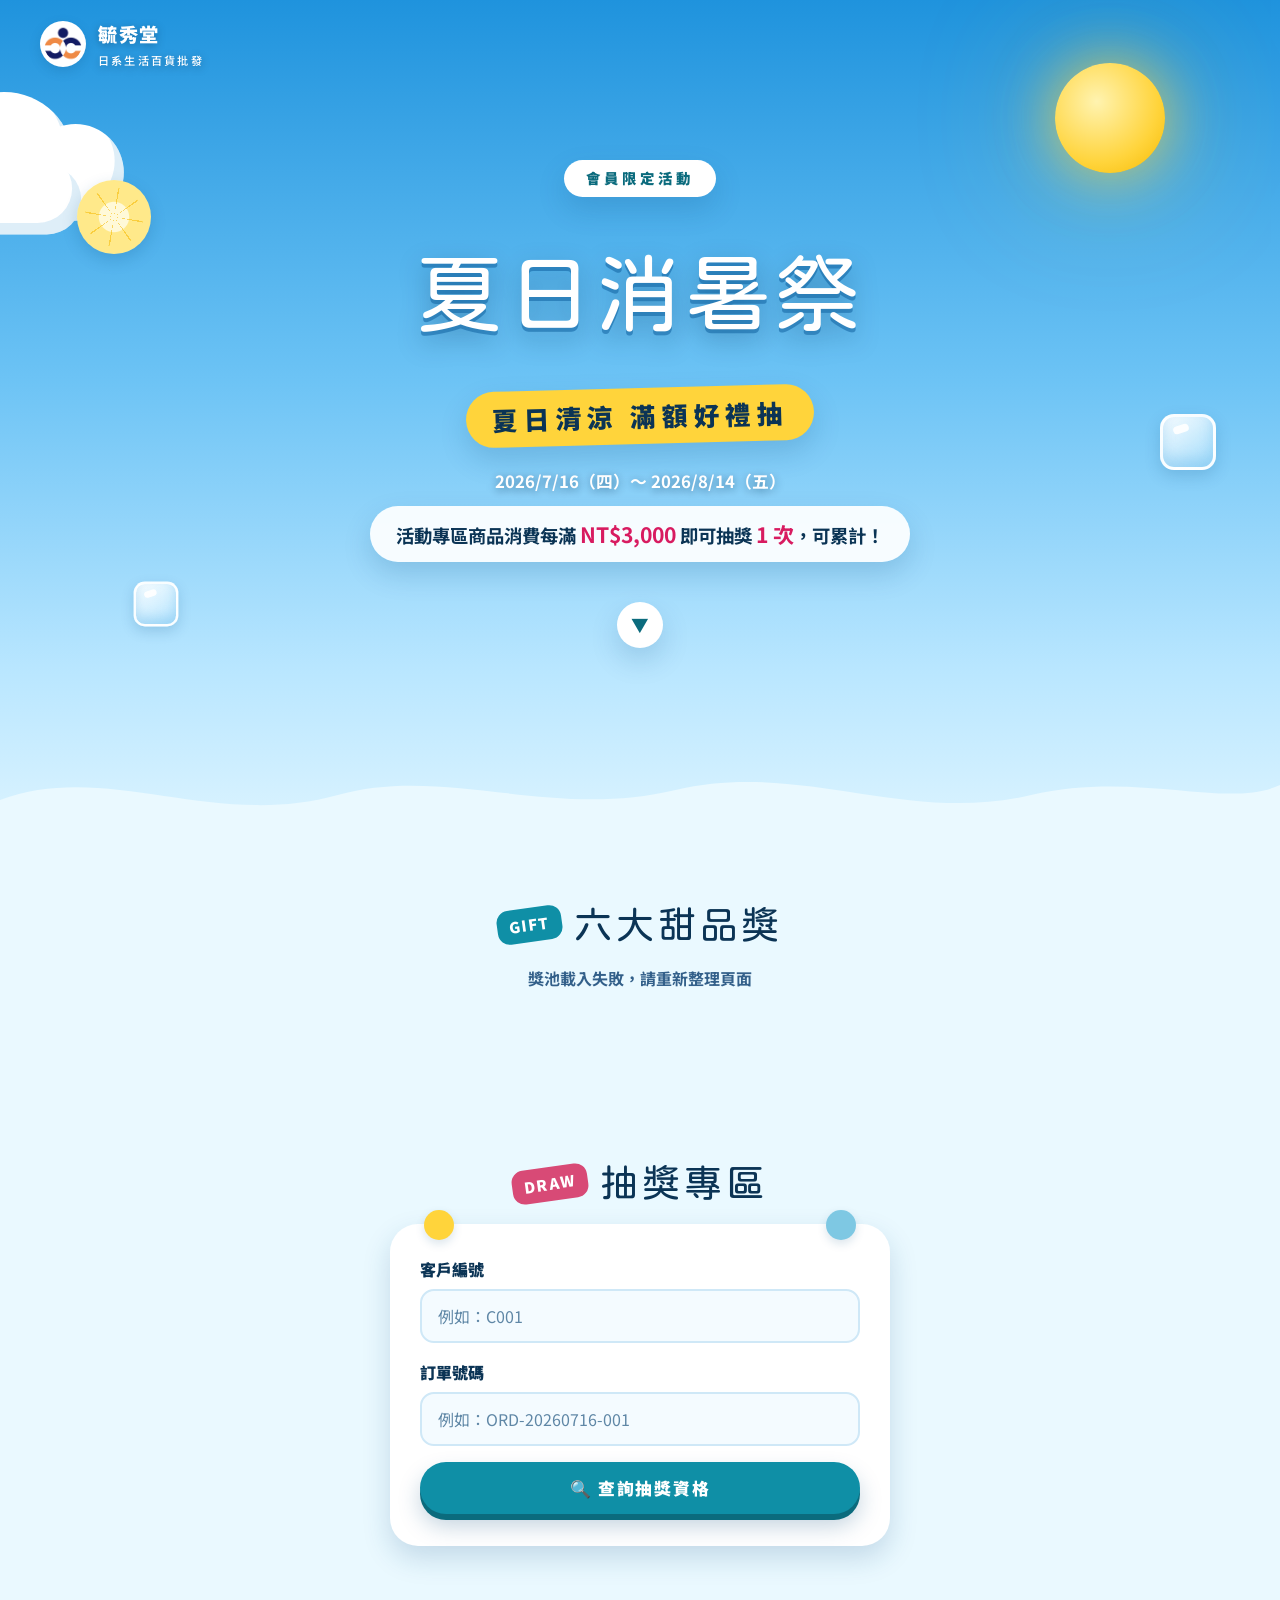
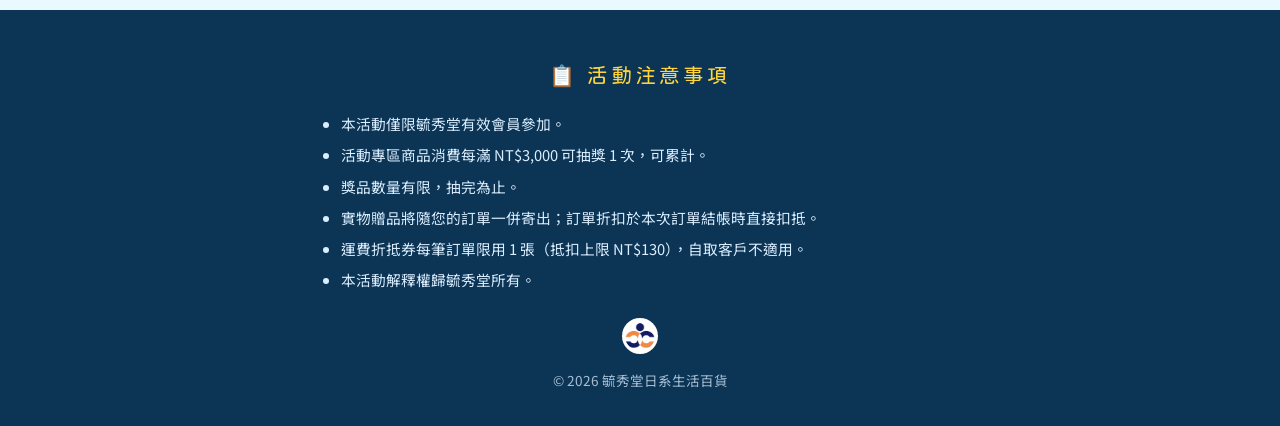
==== index.html @ 6b348ac3 "design: 改版為「夏空青檸 POP」夏日清爽風（藍天白雲/檸檬/冰塊） - 背景由深夜祭典（星空/花火/燈籠）改為湛藍夏空：太陽、漂移白雲、漂浮檸檬片與冰塊 - 新配色：天空藍漸層 + 檸檬黃 " ====
<!DOCTYPE html>
<html lang="zh-Hant">
<head>
  <meta charset="UTF-8">
  <meta name="viewport" content="width=device-width, initial-scale=1.0">
  <title>夏日消暑祭 — 夏日清涼 滿額好禮抽｜毓秀堂</title>
  <meta name="description" content="毓秀堂會員限定：2026/7/16～8/14 活動專區消費每滿 NT$3,000 即可抽獎 1 次，六大甜品獎抽完為止！">
  <link rel="icon" type="image/png" href="assets/logo.png">
  <link rel="preconnect" href="https://fonts.googleapis.com">
  <link rel="preconnect" href="https://fonts.gstatic.com" crossorigin>
  <link href="https://fonts.googleapis.com/css2?family=Huninn&family=Noto+Sans+TC:wght@400;500;700;900&display=swap" rel="stylesheet">
  <link rel="stylesheet" href="css/style.css">
</head>
<body>
  <div class="sky" aria-hidden="true">
    <div class="sun"></div>
    <div class="cloud cloud-1"><i></i><i></i><i></i><i></i></div>
    <div class="cloud cloud-2"><i></i><i></i><i></i><i></i></div>
    <div class="cloud cloud-3"><i></i><i></i><i></i><i></i></div>
    <div class="floaty f-1"><div class="lemon-slice"></div></div>
    <div class="floaty f-2"><div class="ice-cube"></div></div>
    <div class="floaty f-3"><div class="ice-cube ice-small"></div></div>
  </div>

  <header class="site-header">
    <a class="brand" href="#hero">
      <img src="assets/logo.png" alt="毓秀堂 logo" class="brand-logo">
      <span class="brand-name">毓秀堂<small>日系生活百貨批發</small></span>
    </a>
  </header>

  <main>
    <section class="hero" id="hero">
      <p class="hero-badge">會員限定活動</p>
      <h1 class="hero-title">夏日消暑祭</h1>
      <p class="hero-sub">夏日清涼 滿額好禮抽</p>
      <p class="hero-period">2026/7/16（四）～ 2026/8/14（五）</p>
      <p class="hero-rule">活動專區商品消費每滿 <strong>NT$3,000</strong> 即可抽獎 <strong>1 次</strong>，可累計！</p>
      <a class="scroll-cue" href="#prizes" aria-label="往下瀏覽獎品">▼</a>
      <div class="cloud-divider" aria-hidden="true">
        <svg viewBox="0 0 1440 90" preserveAspectRatio="none" xmlns="http://www.w3.org/2000/svg">
          <path fill="#eaf9ff" d="M0,60 C120,20 240,90 380,55 C500,25 620,80 760,50 C900,20 1020,85 1160,55 C1280,30 1380,70 1440,45 L1440,90 L0,90 Z"/>
        </svg>
      </div>
    </section>

    <div class="page-body">
      <section class="section prizes" id="prizes">
        <h2 class="section-title"><span class="tag">GIFT</span>六大甜品獎</h2>
        <p class="pool-status" id="pool-status">獎池狀態載入中…</p>
        <div class="prize-grid" id="prize-grid"></div>
      </section>

      <section class="section lottery" id="lottery">
        <h2 class="section-title"><span class="tag tag-pink">DRAW</span>抽獎專區</h2>

        <form class="verify-form" id="verify-form" novalidate>
          <div class="field">
            <label for="customer-id">客戶編號</label>
            <input id="customer-id" name="customerId" type="text" autocomplete="off" placeholder="例如：C001" required>
          </div>
          <div class="field">
            <label for="order-id">訂單號碼</label>
            <input id="order-id" name="orderId" type="text" autocomplete="off" placeholder="例如：ORD-20260716-001" required>
          </div>
          <button type="submit" class="btn btn-primary" id="verify-btn">🔍 查詢抽獎資格</button>
        </form>

        <div class="message" id="message" role="alert" hidden></div>

        <div class="status-panel" id="status-panel" hidden>
          <p class="status-hello" id="status-hello"></p>
          <p class="status-amount" id="status-amount"></p>
          <p class="status-draws" id="status-draws"></p>
          <button type="button" class="btn btn-draw" id="draw-btn" hidden>🎰 開始抽獎</button>
        </div>

        <div class="gacha-stage" id="gacha-stage" hidden>
          <div class="gacha-machine" id="gacha-machine">
            <div class="gacha-dome">
              <span class="mini-capsule mc-1"></span>
              <span class="mini-capsule mc-2"></span>
              <span class="mini-capsule mc-3"></span>
              <span class="mini-capsule mc-4"></span>
              <span class="mini-capsule mc-5"></span>
            </div>
            <div class="gacha-body">
              <div class="gacha-knob"><span></span></div>
              <div class="gacha-slot"></div>
            </div>
            <div class="gacha-capsule" id="gacha-capsule">
              <div class="capsule-top"></div>
              <div class="capsule-bottom"></div>
            </div>
          </div>
          <p class="gacha-hint" id="gacha-hint">扭蛋轉動中…</p>
        </div>

        <div class="draw-result" id="draw-result" hidden>
          <p class="result-congrats">🎉 恭喜您！</p>
          <p class="result-prize" id="result-prize"></p>
          <p class="result-content" id="result-content"></p>
          <span class="prize-type" id="result-type"></span>
          <p class="result-note" id="result-note"></p>
          <p class="result-remaining" id="result-remaining"></p>
          <button type="button" class="btn btn-draw" id="again-btn" hidden>🎰 繼續抽獎</button>
        </div>
      </section>
    </div>
  </main>

  <footer class="site-footer">
    <h2 class="footer-title">📋 活動注意事項</h2>
    <ul class="notes">
      <li>本活動僅限毓秀堂有效會員參加。</li>
      <li>活動專區商品消費每滿 NT$3,000 可抽獎 1 次，可累計。</li>
      <li>獎品數量有限，抽完為止。</li>
      <li>實物贈品將隨您的訂單一併寄出；訂單折扣於本次訂單結帳時直接扣抵。</li>
      <li>運費折抵券每筆訂單限用 1 張（抵扣上限 NT$130），自取客戶不適用。</li>
      <li>本活動解釋權歸毓秀堂所有。</li>
    </ul>
    <div class="footer-brand">
      <img src="assets/logo.png" alt="毓秀堂 logo">
      <p>© 2026 毓秀堂日系生活百貨</p>
    </div>
  </footer>

  <script src="js/config.js"></script>
  <script src="js/api.js"></script>
  <script src="js/gacha.js"></script>
  <script src="js/ui.js"></script>
</body>
</html>
---- css/style.css ----
/* ============ Design Tokens：夏空青檸 POP ============ */
:root {
  --sky-top: #1f93dd;    /* 湛藍天頂 */
  --sky-mid: #6cc3f5;
  --sky-low: #b8e6ff;
  --horizon: #eaf9ff;    /* 地平線／內文底色 */
  --ink: #0b3455;        /* 深海軍藍文字 */
  --ink-soft: #33608a;
  --cloud: #ffffff;
  --lemon: #ffd43b;
  --lemon-deep: #f5b800;
  --soda: #0f8fa6;       /* 蘇打藍綠（按鈕、標籤） */
  --soda-deep: #0b6b7d;
  --berry: #d81b60;      /* 強調數字用莓果色 */
  --white: #ffffff;
  --radius: 22px;
  --shadow: 0 12px 28px rgba(14, 78, 128, 0.18);
  --display: 'Huninn', 'Noto Sans TC', sans-serif;
  --font: 'Noto Sans TC', 'Microsoft JhengHei', sans-serif;
}

* { margin: 0; padding: 0; box-sizing: border-box; }
html { scroll-behavior: smooth; }

body {
  font-family: var(--font);
  color: var(--ink);
  background: var(--horizon);
  min-height: 100vh;
  overflow-x: hidden;
  line-height: 1.7;
}

main { position: relative; z-index: 1; }
[hidden] { display: none !important; }

/* ============ 背景：夏空 / 太陽 / 白雲 / 檸檬冰塊 ============ */
/* .sky 是 position:fixed 的全視窗圖層，天然只會鋪滿一個視窗高度，
   漸層畫在這裡才不會像畫在 body 上那樣隨捲動高度重複貼圖產生斷層 */
.sky {
  position: fixed; inset: 0; z-index: 0; pointer-events: none;
  background: linear-gradient(180deg,
    var(--sky-top) 0%, var(--sky-mid) 42%, var(--sky-low) 74%, var(--horizon) 100%);
}

.sun {
  position: absolute; top: 7%; right: 9%; width: 110px; height: 110px; border-radius: 50%;
  background: radial-gradient(circle at 38% 35%, #fff3b0, var(--lemon) 62%, var(--lemon-deep));
  box-shadow: 0 0 60px rgba(255, 212, 59, 0.75), 0 0 140px rgba(255, 212, 59, 0.4);
  animation: sun-breathe 5s ease-in-out infinite;
}
@keyframes sun-breathe {
  0%, 100% { box-shadow: 0 0 60px rgba(255, 212, 59, 0.75), 0 0 140px rgba(255, 212, 59, 0.4); }
  50% { box-shadow: 0 0 80px rgba(255, 212, 59, 0.9), 0 0 180px rgba(255, 212, 59, 0.5); }
}

/* 立體白雲：多顆圓形組合，內陰影做出蓬鬆感，緩慢橫向漂移 */
.cloud { position: absolute; animation: drift 26s linear infinite; }
.cloud i {
  position: absolute; background: var(--cloud); border-radius: 50%;
  box-shadow: inset -8px -10px 0 rgba(160, 205, 235, 0.35);
}
.cloud-1 { top: 12%; left: -10%; transform: scale(1.15); }
.cloud-2 { top: 30%; left: -25%; transform: scale(0.8); animation-duration: 34s; animation-delay: -12s; }
.cloud-3 { top: 52%; left: -18%; transform: scale(0.6); animation-duration: 42s; animation-delay: -25s; opacity: 0.9; }
.cloud i:nth-child(1) { width: 90px; height: 90px; left: 0; top: 12px; }
.cloud i:nth-child(2) { width: 120px; height: 120px; left: 55px; top: -14px; }
.cloud i:nth-child(3) { width: 84px; height: 84px; left: 135px; top: 14px; }
.cloud i:nth-child(4) { width: 170px; height: 60px; left: 12px; top: 50px; border-radius: 40px; }
/* transform 已被 scale 佔用，位移改用 translate 屬性，兩者不互相覆蓋 */
@keyframes drift { from { translate: 0 0; } to { translate: 130vw 0; } }

/* 漂浮檸檬片與冰塊 */
.floaty { position: absolute; animation: bobble 6s ease-in-out infinite; }
.f-1 { top: 20%; left: 6%; }
.f-2 { top: 46%; right: 5%; animation-delay: 2s; }
.f-3 { top: 64%; left: 10%; animation-delay: 4s; }
@keyframes bobble {
  0%, 100% { transform: translateY(0) rotate(-6deg); }
  50% { transform: translateY(-18px) rotate(8deg); }
}

.lemon-slice {
  width: 74px; height: 74px; border-radius: 50%;
  background: radial-gradient(circle, #fff9d8 0 28%, #ffe98a 30% 84%, var(--lemon-deep) 86%);
  position: relative; box-shadow: 0 6px 16px rgba(14, 78, 128, 0.2);
}
.lemon-slice::before {
  content: ''; position: absolute; inset: 8px; border-radius: 50%;
  background: repeating-conic-gradient(from 8deg, rgba(245, 184, 0, 0.55) 0 3deg, transparent 3deg 45deg);
}

.ice-cube {
  width: 56px; height: 56px; border-radius: 14px;
  background: linear-gradient(145deg, rgba(255, 255, 255, 0.95), rgba(190, 233, 255, 0.55));
  border: 3px solid rgba(255, 255, 255, 0.9);
  box-shadow: inset 0 -8px 14px rgba(120, 190, 235, 0.45), 0 6px 16px rgba(14, 78, 128, 0.18);
  position: relative;
}
.ice-cube::after {
  content: ''; position: absolute; top: 8px; left: 10px; width: 16px; height: 8px;
  border-radius: 8px; background: rgba(255, 255, 255, 0.9); transform: rotate(-18deg);
}
.ice-small { scale: 0.8; }

/* ============ Header ============ */
.site-header {
  position: absolute; top: 0; left: 0; right: 0; z-index: 2;
  padding: 18px clamp(16px, 4vw, 40px);
}
.brand { display: inline-flex; align-items: center; gap: 12px; text-decoration: none; }
.brand-logo {
  width: 46px; height: 46px; background: var(--white); border-radius: 50%; padding: 4px;
  box-shadow: 0 4px 12px rgba(14, 78, 128, 0.2);
}
.brand-name {
  color: var(--white); font-weight: 900; font-size: 1.2rem; letter-spacing: 0.08em;
  text-shadow: 0 2px 8px rgba(11, 52, 85, 0.4);
}
.brand-name small { display: block; font-size: 0.7rem; font-weight: 500; letter-spacing: 0.2em; }

/* ============ Hero ============ */
.hero {
  min-height: 92vh; position: relative; z-index: 1;
  display: flex; flex-direction: column; align-items: center; justify-content: center;
  text-align: center; padding: 100px 20px 120px;
}
.hero-badge {
  display: inline-block; background: var(--white); color: var(--soda-deep);
  border-radius: 999px; padding: 6px 22px; font-size: 0.9rem; font-weight: 900; letter-spacing: 0.28em;
  box-shadow: var(--shadow); margin-bottom: 24px;
}
.hero-title {
  font-family: var(--display);
  font-size: clamp(2.8rem, 10vw, 5.4rem); font-weight: 400; letter-spacing: 0.04em;
  color: var(--white); text-wrap: balance;
  text-shadow: 0 4px 0 rgba(16, 98, 160, 0.55), 0 10px 26px rgba(11, 52, 85, 0.35);
}
.hero-sub {
  font-size: clamp(1.15rem, 4vw, 1.6rem); font-weight: 900; color: var(--ink);
  background: var(--lemon); border-radius: 999px; padding: 6px 26px;
  margin-top: 20px; letter-spacing: 0.22em; box-shadow: var(--shadow); rotate: -1.5deg;
}
.hero-period {
  margin-top: 24px; font-size: 1.05rem; font-weight: 700; color: var(--white);
  text-shadow: 0 2px 8px rgba(11, 52, 85, 0.55);
}
.hero-rule {
  margin-top: 10px; font-size: clamp(1rem, 3vw, 1.15rem); font-weight: 700;
  background: rgba(255, 255, 255, 0.92); color: var(--ink); border-radius: 999px; padding: 10px 26px;
  box-shadow: var(--shadow);
}
.hero-rule strong { color: var(--berry); font-size: 1.15em; }
.scroll-cue {
  margin-top: 40px; width: 46px; height: 46px; border-radius: 50%; background: var(--white);
  display: grid; place-items: center; color: var(--soda-deep); font-size: 1.1rem; text-decoration: none;
  box-shadow: var(--shadow); animation: bob 1.6s ease-in-out infinite;
}
@keyframes bob { 0%, 100% { transform: translateY(0); } 50% { transform: translateY(9px); } }

/* 雲朵波浪分隔線：讓天空與內文區自然銜接 */
.cloud-divider { position: absolute; bottom: -2px; left: 0; right: 0; line-height: 0; }
.cloud-divider svg { width: 100%; height: 90px; display: block; }

/* ============ Sections ============ */
.page-body { background: var(--horizon); position: relative; z-index: 1; }
.section { max-width: 1040px; margin: 0 auto; padding: 64px 20px; }
.section-title {
  text-align: center; font-family: var(--display); font-size: clamp(1.7rem, 5vw, 2.4rem);
  font-weight: 400; color: var(--ink); letter-spacing: 0.1em; margin-bottom: 8px; text-wrap: balance;
}
.section-title .tag {
  display: inline-block; vertical-align: middle; margin-right: 12px; rotate: -8deg;
  background: var(--soda); color: var(--white); font-family: var(--font); font-weight: 900;
  font-size: 0.95rem; border-radius: 12px; padding: 4px 12px; letter-spacing: 0.1em;
}
.section-title .tag-pink { background: #d84a76; }
.pool-status { text-align: center; color: var(--ink-soft); font-weight: 700; margin-bottom: 30px; min-height: 1.7em; }
.pool-status.is-empty { color: var(--berry); font-size: 1.15rem; }

/* ============ 獎品卡 ============ */
.prize-grid {
  display: grid; grid-template-columns: repeat(auto-fit, minmax(270px, 1fr)); gap: 22px;
}
.prize-card {
  background: var(--white); color: var(--ink);
  border-radius: var(--radius); padding: 28px 20px 22px; text-align: center;
  box-shadow: var(--shadow); position: relative; overflow: hidden;
  display: flex; flex-direction: column; align-items: center; gap: 8px;
  transition: transform 0.25s cubic-bezier(0.34, 1.56, 0.64, 1);
}
.prize-card:hover { transform: translateY(-6px) rotate(-0.5deg); }
/* 卡片頂端的糖果色條：依排列順序輪換色相 */
.prize-card::before {
  content: ''; position: absolute; top: 0; left: 24px; right: 24px; height: 8px;
  border-radius: 0 0 8px 8px; background: var(--soda);
}
.prize-card:nth-child(6n+1)::before { background: #ef6c8f; }
.prize-card:nth-child(6n+2)::before { background: #7cb342; }
.prize-card:nth-child(6n+3)::before { background: var(--lemon-deep); }
.prize-card:nth-child(6n+4)::before { background: #4d7cfe; }
.prize-card:nth-child(6n+5)::before { background: #17a398; }
.prize-emoji { font-size: 3.2rem; line-height: 1.2; }
.prize-name { font-family: var(--display); font-size: 1.3rem; font-weight: 400; letter-spacing: 0.05em; }
.prize-content { font-size: 0.95rem; color: var(--ink-soft); min-height: 3.2em; display: flex; align-items: center; }
.prize-type {
  display: inline-block; border-radius: 999px; padding: 3px 14px;
  font-size: 0.8rem; font-weight: 700; color: var(--white); letter-spacing: 0.05em;
}
.type-physical { background: #d84a76; }
.type-discount { background: #3e63d0; }
.type-shipping { background: #128577; }
.prize-remaining { font-weight: 900; color: var(--berry); margin-top: 4px; }
.prize-card.is-out { filter: grayscale(1); opacity: 0.6; }
.prize-card.is-out .prize-remaining { color: #6b6b6b; }
.prize-card.is-out:hover { transform: none; }

/* ============ 表單與訊息 ============ */
.verify-form {
  background: var(--white); color: var(--ink);
  max-width: 500px; margin: 0 auto; border-radius: 28px;
  padding: 32px 30px; box-shadow: var(--shadow); position: relative;
  display: flex; flex-direction: column; gap: 16px;
}
/* 面板上緣的檸檬與蘇打圓點裝飾 */
.verify-form::before, .verify-form::after {
  content: ''; position: absolute; top: -14px; width: 30px; height: 30px; border-radius: 50%;
  box-shadow: 0 4px 10px rgba(14, 78, 128, 0.15);
}
.verify-form::before { left: 34px; background: var(--lemon); }
.verify-form::after { right: 34px; background: #7ec8e3; }
.field label { display: block; font-weight: 900; margin-bottom: 6px; }
.field input {
  width: 100%; padding: 13px 16px; font-size: 1rem; font-family: var(--font);
  border: 2.5px solid #cfe8f7; border-radius: 14px; background: #f4fbff;
  min-height: 46px;
  transition: border-color 0.2s ease;
}
.field input:focus { outline: none; border-color: var(--soda); }
.field input::placeholder { color: #5f87a6; }

.btn {
  font-family: var(--font); font-size: 1.05rem; font-weight: 900; letter-spacing: 0.1em;
  border: none; border-radius: 999px; padding: 14px 30px; cursor: pointer;
  min-height: 48px;
  transition: transform 0.15s cubic-bezier(0.34, 1.56, 0.64, 1), filter 0.15s ease, box-shadow 0.15s ease;
}
.btn:hover:not(:disabled) { transform: scale(1.03); filter: brightness(1.05); }
.btn:disabled { opacity: 0.55; cursor: not-allowed; }
.btn-primary {
  background: var(--soda); color: var(--white);
  box-shadow: 0 6px 0 var(--soda-deep), 0 12px 22px rgba(14, 78, 128, 0.25);
}
.btn-primary:active:not(:disabled) { transform: translateY(4px); box-shadow: 0 2px 0 var(--soda-deep); }
.btn-draw {
  background: var(--lemon); color: var(--ink); font-size: 1.2rem; padding: 15px 40px; margin-top: 16px;
  box-shadow: 0 6px 0 var(--lemon-deep), 0 12px 22px rgba(14, 78, 128, 0.25);
  animation: wiggle 2.4s ease-in-out infinite;
}
.btn-draw:active:not(:disabled) { transform: translateY(4px); box-shadow: 0 2px 0 var(--lemon-deep); }
@keyframes wiggle {
  0%, 88%, 100% { rotate: 0deg; }
  91% { rotate: 2deg; }
  94% { rotate: -2deg; }
  97% { rotate: 1deg; }
}

.message {
  max-width: 500px; margin: 18px auto 0; border-radius: 14px; padding: 14px 18px;
  text-align: center; font-weight: 700;
}
.message.error { background: #fdeceb; border: 2px solid #f0a8a0; color: #a52a1d; }
.message.info { background: #fff8dd; border: 2px solid var(--lemon); color: #7a6200; }

.status-panel {
  max-width: 500px; margin: 18px auto 0; background: var(--white); color: var(--ink);
  border-radius: var(--radius); padding: 26px; box-shadow: var(--shadow); text-align: center;
}
.status-hello { font-size: 1.2rem; font-weight: 900; }
.status-amount { margin-top: 6px; color: var(--ink-soft); }
.status-draws { margin-top: 6px; font-weight: 700; color: var(--soda-deep); }

/* ============ 扭蛋機 ============ */
.gacha-stage { text-align: center; margin: 36px auto 0; }
.gacha-hint { margin-top: 14px; color: var(--soda-deep); font-weight: 900; letter-spacing: 0.15em; }

.gacha-machine { position: relative; width: 220px; height: 320px; margin: 0 auto; }
.gacha-dome {
  width: 200px; height: 150px; margin: 0 auto; position: relative; overflow: hidden;
  background: linear-gradient(160deg, rgba(255, 255, 255, 0.92), rgba(190, 225, 250, 0.45));
  border: 6px solid var(--ink); border-radius: 100px 100px 12px 12px;
}
.mini-capsule { position: absolute; width: 34px; height: 34px; border-radius: 50%; }
.mc-1 { background: linear-gradient(180deg, #ef6c8f 50%, #fff 50%); left: 14px; bottom: 6px; }
.mc-2 { background: linear-gradient(180deg, var(--lemon) 50%, #fff 50%); left: 58px; bottom: 12px; }
.mc-3 { background: linear-gradient(180deg, #7ec8e3 50%, #fff 50%); left: 100px; bottom: 5px; }
.mc-4 { background: linear-gradient(180deg, #9fd8a3 50%, #fff 50%); left: 142px; bottom: 10px; }
.mc-5 { background: linear-gradient(180deg, #4d7cfe 50%, #fff 50%); left: 82px; bottom: 42px; }

.gacha-body {
  width: 200px; height: 116px; margin: -4px auto 0; position: relative;
  background: linear-gradient(180deg, #2fa8c4, var(--soda));
  border: 6px solid var(--ink); border-radius: 12px 12px 20px 20px;
}
.gacha-knob {
  position: absolute; left: 50%; top: 14px; transform: translateX(-50%);
  width: 54px; height: 54px; background: var(--lemon);
  border: 5px solid var(--ink); border-radius: 50%;
}
.gacha-knob span {
  position: absolute; left: 50%; top: 50%; width: 8px; height: 38px;
  background: var(--ink); border-radius: 4px; transform: translate(-50%, -50%);
}
.gacha-slot {
  position: absolute; bottom: 8px; left: 50%; transform: translateX(-50%);
  width: 72px; height: 26px; background: var(--ink); border-radius: 8px;
}

.gacha-capsule {
  position: absolute; left: 50%; bottom: 6px; width: 64px; height: 64px;
  transform: translateX(-50%) translateY(-30px) scale(0);
}
.capsule-top {
  position: absolute; top: 0; width: 64px; height: 32px;
  background: var(--lemon); border-radius: 32px 32px 0 0; transform-origin: left bottom;
}
.capsule-bottom {
  position: absolute; bottom: 0; width: 64px; height: 32px;
  background: var(--white); border-radius: 0 0 32px 32px;
  box-shadow: inset 0 -4px 8px rgba(120, 190, 235, 0.4);
}

.is-spinning { animation: shake 0.5s ease-in-out infinite; }
.is-spinning .gacha-knob { animation: knob-turn 0.8s linear infinite; }
.is-spinning .mini-capsule { animation: jiggle 0.35s ease-in-out infinite alternate; }
@keyframes knob-turn { to { transform: translateX(-50%) rotate(360deg); } }
@keyframes jiggle { from { transform: translateY(0) rotate(0deg); } to { transform: translateY(-10px) rotate(12deg); } }
@keyframes shake {
  0%, 100% { transform: translateX(0); }
  25% { transform: translateX(-3px) rotate(-1deg); }
  75% { transform: translateX(3px) rotate(1deg); }
}

.is-dropping .gacha-capsule { animation: capsule-drop 0.9s cubic-bezier(0.34, 1.56, 0.64, 1) forwards; }
@keyframes capsule-drop {
  0% { transform: translateX(-50%) translateY(-30px) scale(0); }
  45% { transform: translateX(-50%) translateY(58px) scale(1); }
  68% { transform: translateX(-50%) translateY(44px) scale(1); }
  100% { transform: translateX(-50%) translateY(58px) scale(1); }
}
.is-open .gacha-capsule { filter: drop-shadow(0 0 20px var(--lemon)); }
.is-open .capsule-top { animation: pop-open 0.5s ease forwards; }
@keyframes pop-open { to { transform: rotate(-105deg) translateY(-8px); } }

/* ============ 抽獎結果 ============ */
.draw-result {
  max-width: 500px; margin: 30px auto 0; text-align: center;
  background: var(--white); color: var(--ink);
  border-radius: var(--radius); padding: 32px 26px; box-shadow: var(--shadow);
  position: relative; overflow: hidden;
}
.draw-result::before {
  content: ''; position: absolute; top: 0; left: 0; right: 0; height: 8px;
  background: linear-gradient(90deg, var(--lemon) 0 33%, #7ec8e3 33% 66%, #ef6c8f 66%);
}
.result-congrats { font-size: 1.3rem; font-weight: 900; color: var(--berry); letter-spacing: 0.2em; }
.result-prize {
  font-family: var(--display); font-size: clamp(1.7rem, 6vw, 2.2rem); font-weight: 400;
  margin-top: 8px; text-wrap: balance;
}
.result-content { margin-top: 6px; font-size: 1.05rem; color: var(--ink-soft); }
.draw-result .prize-type { margin-top: 10px; }
.result-note { margin-top: 12px; font-size: 0.95rem; background: #f0f8ff; border-radius: 12px; padding: 10px 14px; }
.result-remaining { margin-top: 14px; font-weight: 900; color: var(--soda-deep); }

/* ============ 撒花 ============ */
.confetti { position: fixed; inset: 0; z-index: 99; pointer-events: none; overflow: hidden; }
.confetti span {
  position: absolute; top: -18px; width: 10px; height: 14px; border-radius: 2px; opacity: 0.95;
  animation-name: confetti-fall; animation-timing-function: linear; animation-fill-mode: forwards;
}
@keyframes confetti-fall { to { transform: translateY(105vh) rotate(720deg); } }

/* ============ Footer ============ */
.site-footer {
  position: relative; z-index: 1;
  background: var(--ink); color: #dbeeff;
  padding: 48px 20px 34px;
}
.footer-title {
  text-align: center; font-family: var(--display); font-size: 1.3rem; font-weight: 400;
  letter-spacing: 0.15em; margin-bottom: 18px; color: var(--lemon);
}
.notes { max-width: 640px; margin: 0 auto; padding-left: 1.4em; font-size: 0.92rem; }
.notes li { margin-bottom: 6px; }
.footer-brand { text-align: center; margin-top: 26px; }
.footer-brand img { width: 36px; height: 36px; background: var(--white); border-radius: 50%; padding: 3px; }
.footer-brand p { font-size: 0.85rem; opacity: 0.75; margin-top: 8px; }

/* ============ RWD / 動效偏好 ============ */
@media (max-width: 600px) {
  .hero { min-height: 86vh; padding-bottom: 90px; }
  .section { padding: 46px 16px; }
  .floaty { scale: 0.75; }
  .sun { width: 84px; height: 84px; }
}
@media (prefers-reduced-motion: reduce) {
  *, *::before, *::after { animation-duration: 0.01ms !important; animation-iteration-count: 1 !important; transition-duration: 0.01ms !important; }
}
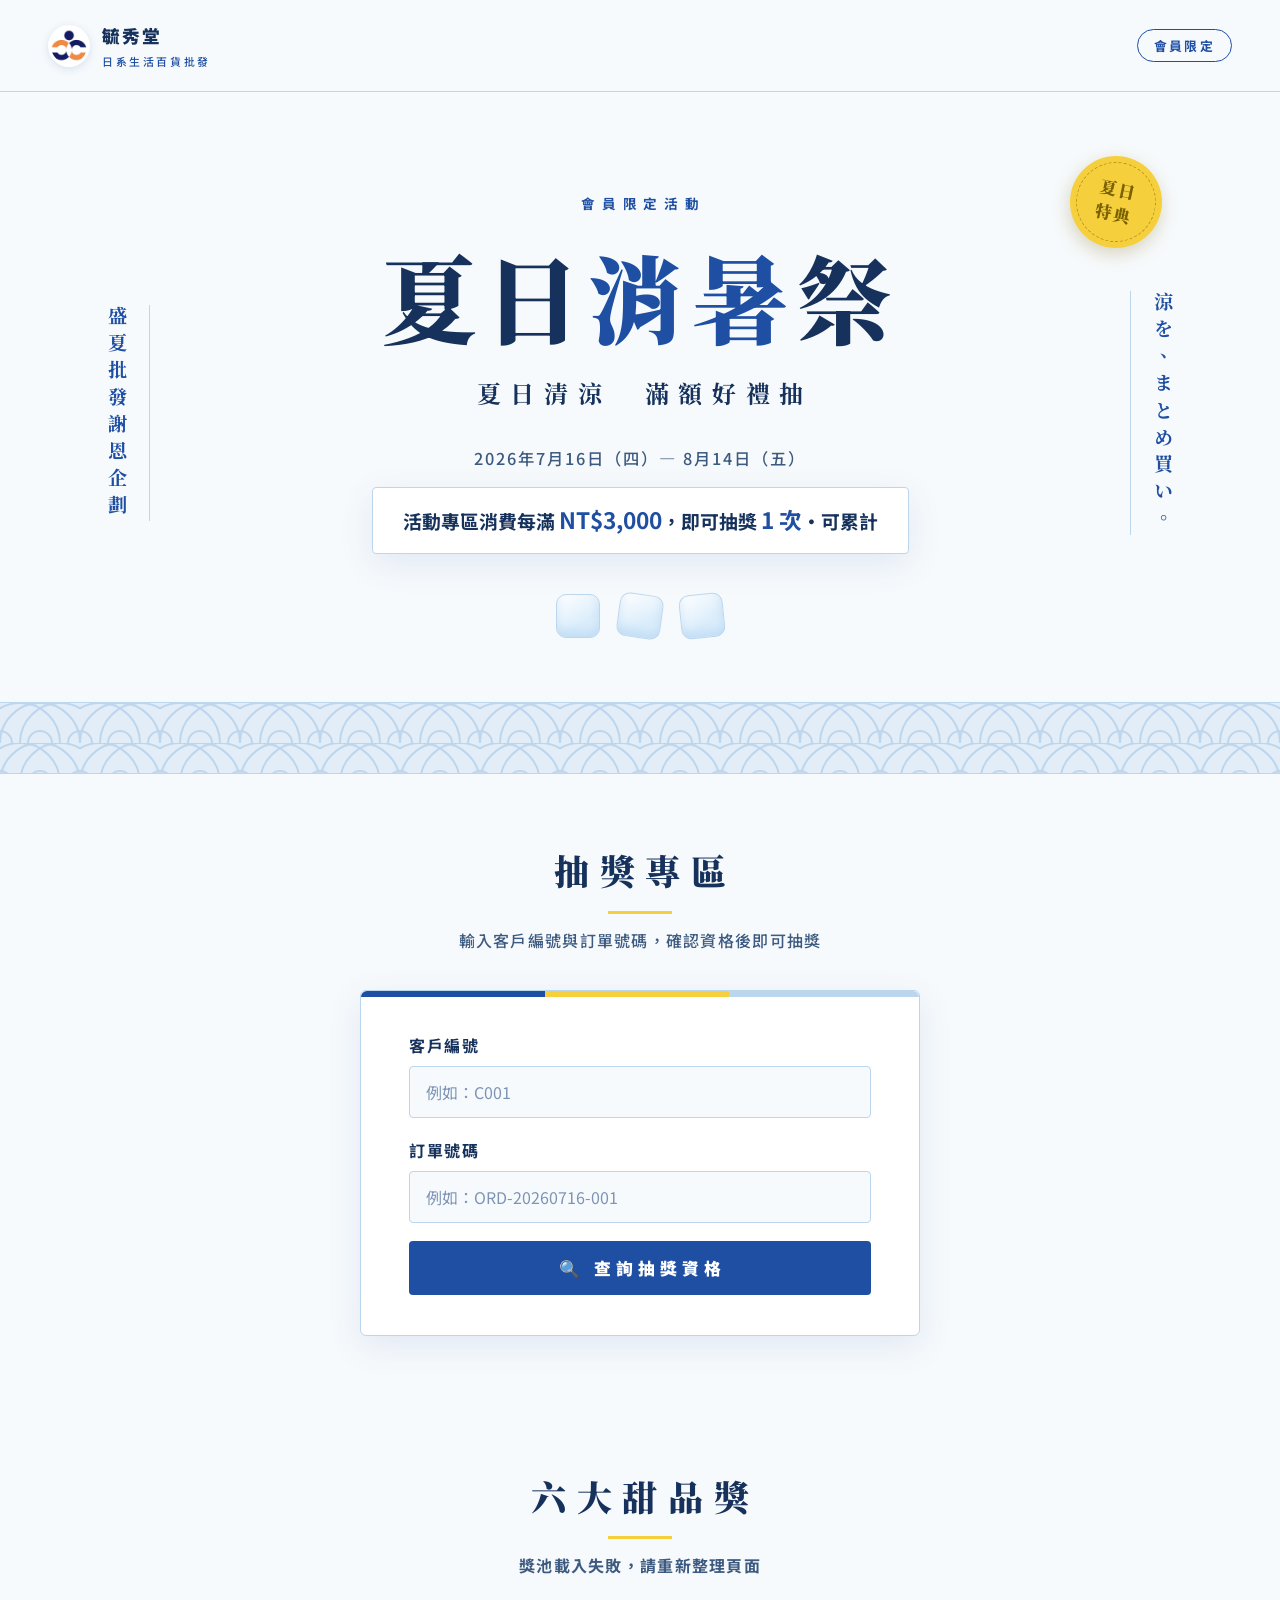
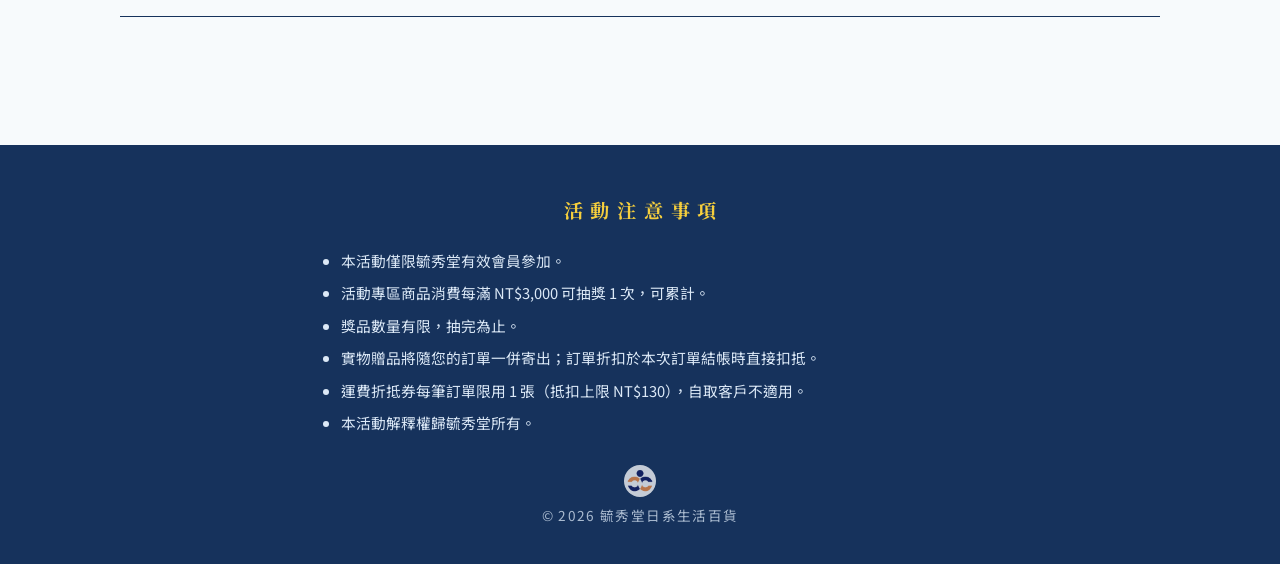
==== commit 2edf6006: "design: 改版為「涼夏海報」C 版面（青海波紋/直排文字/印章） - Hero 改為 C 版海報構圖：直排標語、明朝體大字、印章裝飾、青海波紋分隔帶 - 印章文案「檸檬特典」→「夏日特典」；he" ====
--- a/index.html
+++ b/index.html
@@ -8,71 +8,63 @@
   <link rel="icon" type="image/png" href="assets/logo.png">
   <link rel="preconnect" href="https://fonts.googleapis.com">
   <link rel="preconnect" href="https://fonts.gstatic.com" crossorigin>
-  <link href="https://fonts.googleapis.com/css2?family=Huninn&family=Noto+Sans+TC:wght@400;500;700;900&display=swap" rel="stylesheet">
-  <link rel="stylesheet" href="css/style.css">
+  <link href="https://fonts.googleapis.com/css2?family=Noto+Serif+TC:wght@500;700;900&family=Noto+Sans+TC:wght@400;500;700;900&display=swap" rel="stylesheet">
+  <link rel="stylesheet" href="css/style.css?v=2">
 </head>
 <body>
-  <div class="sky" aria-hidden="true">
-    <div class="sun"></div>
-    <div class="cloud cloud-1"><i></i><i></i><i></i><i></i></div>
-    <div class="cloud cloud-2"><i></i><i></i><i></i><i></i></div>
-    <div class="cloud cloud-3"><i></i><i></i><i></i><i></i></div>
-    <div class="floaty f-1"><div class="lemon-slice"></div></div>
-    <div class="floaty f-2"><div class="ice-cube"></div></div>
-    <div class="floaty f-3"><div class="ice-cube ice-small"></div></div>
-  </div>
-
   <header class="site-header">
     <a class="brand" href="#hero">
-      <img src="assets/logo.png" alt="毓秀堂 logo" class="brand-logo">
+      <img src="assets/ict-logo.png" alt="毓秀堂 logo" class="brand-logo">
       <span class="brand-name">毓秀堂<small>日系生活百貨批發</small></span>
     </a>
+    <span class="member-chip">會員限定</span>
   </header>
 
   <main>
     <section class="hero" id="hero">
-      <p class="hero-badge">會員限定活動</p>
-      <h1 class="hero-title">夏日消暑祭</h1>
-      <p class="hero-sub">夏日清涼 滿額好禮抽</p>
-      <p class="hero-period">2026/7/16（四）～ 2026/8/14（五）</p>
-      <p class="hero-rule">活動專區商品消費每滿 <strong>NT$3,000</strong> 即可抽獎 <strong>1 次</strong>，可累計！</p>
-      <a class="scroll-cue" href="#prizes" aria-label="往下瀏覽獎品">▼</a>
-      <div class="cloud-divider" aria-hidden="true">
-        <svg viewBox="0 0 1440 90" preserveAspectRatio="none" xmlns="http://www.w3.org/2000/svg">
-          <path fill="#eaf9ff" d="M0,60 C120,20 240,90 380,55 C500,25 620,80 760,50 C900,20 1020,85 1160,55 C1280,30 1380,70 1440,45 L1440,90 L0,90 Z"/>
-        </svg>
+      <p class="tategaki">盛夏批發謝恩企劃</p>
+      <div class="hero-center">
+        <p class="hero-badge">會員限定活動</p>
+        <h1 class="hero-title">夏日<span class="blue">消暑</span>祭</h1>
+        <p class="hero-sub">夏日清涼　滿額好禮抽</p>
+        <p class="hero-period">2026年7月16日（四）— 8月14日（五）</p>
+        <p class="hero-rule">活動專區消費每滿 <strong>NT$3,000</strong>，即可抽獎 <strong>1 次</strong>・可累計</p>
+        <div class="ice-row" aria-hidden="true"><span class="ice"></span><span class="ice"></span><span class="ice"></span></div>
       </div>
+      <p class="tategaki right">涼を、まとめ買い。</p>
+      <div class="stamp" aria-hidden="true">夏日<br>特典</div>
     </section>
 
-    <div class="page-body">
-      <section class="section prizes" id="prizes">
-        <h2 class="section-title"><span class="tag">GIFT</span>六大甜品獎</h2>
-        <p class="pool-status" id="pool-status">獎池狀態載入中…</p>
-        <div class="prize-grid" id="prize-grid"></div>
-      </section>
+    <div class="seiha-band seigaiha" aria-hidden="true"></div>
 
-      <section class="section lottery" id="lottery">
-        <h2 class="section-title"><span class="tag tag-pink">DRAW</span>抽獎專區</h2>
+    <section class="section lottery" id="lottery">
+      <div class="section-head">
+        <h2 class="section-title">抽獎專區</h2>
+        <p class="section-lead">輸入客戶編號與訂單號碼，確認資格後即可抽獎</p>
+      </div>
 
-        <form class="verify-form" id="verify-form" novalidate>
-          <div class="field">
-            <label for="customer-id">客戶編號</label>
-            <input id="customer-id" name="customerId" type="text" autocomplete="off" placeholder="例如：C001" required>
+      <div class="lottery-wrap">
+        <div class="lottery-card">
+          <form class="verify-form" id="verify-form" novalidate>
+            <div class="field">
+              <label for="customer-id">客戶編號</label>
+              <input id="customer-id" name="customerId" type="text" autocomplete="off" placeholder="例如：C001" required>
+            </div>
+            <div class="field">
+              <label for="order-id">訂單號碼</label>
+              <input id="order-id" name="orderId" type="text" autocomplete="off" placeholder="例如：ORD-20260716-001" required>
+            </div>
+            <button type="submit" class="btn btn-primary" id="verify-btn">🔍 查詢抽獎資格</button>
+          </form>
+
+          <div class="message" id="message" role="alert" hidden></div>
+
+          <div class="status-panel" id="status-panel" hidden>
+            <p class="status-hello" id="status-hello"></p>
+            <p class="status-amount" id="status-amount"></p>
+            <p class="status-draws" id="status-draws"></p>
+            <button type="button" class="btn btn-draw" id="draw-btn" hidden>🎰 開始抽獎</button>
           </div>
-          <div class="field">
-            <label for="order-id">訂單號碼</label>
-            <input id="order-id" name="orderId" type="text" autocomplete="off" placeholder="例如：ORD-20260716-001" required>
-          </div>
-          <button type="submit" class="btn btn-primary" id="verify-btn">🔍 查詢抽獎資格</button>
-        </form>
-
-        <div class="message" id="message" role="alert" hidden></div>
-
-        <div class="status-panel" id="status-panel" hidden>
-          <p class="status-hello" id="status-hello"></p>
-          <p class="status-amount" id="status-amount"></p>
-          <p class="status-draws" id="status-draws"></p>
-          <button type="button" class="btn btn-draw" id="draw-btn" hidden>🎰 開始抽獎</button>
         </div>
 
         <div class="gacha-stage" id="gacha-stage" hidden>
@@ -105,12 +97,20 @@
           <p class="result-remaining" id="result-remaining"></p>
           <button type="button" class="btn btn-draw" id="again-btn" hidden>🎰 繼續抽獎</button>
         </div>
-      </section>
-    </div>
+      </div>
+    </section>
+
+    <section class="section prizes" id="prizes">
+      <div class="section-head">
+        <h2 class="section-title">六大甜品獎</h2>
+        <p class="pool-status" id="pool-status">獎池狀態載入中…</p>
+      </div>
+      <div class="prize-list" id="prize-grid"></div>
+    </section>
   </main>
 
   <footer class="site-footer">
-    <h2 class="footer-title">📋 活動注意事項</h2>
+    <h2 class="footer-title">活動注意事項</h2>
     <ul class="notes">
       <li>本活動僅限毓秀堂有效會員參加。</li>
       <li>活動專區商品消費每滿 NT$3,000 可抽獎 1 次，可累計。</li>
@@ -125,9 +125,9 @@
     </div>
   </footer>
 
-  <script src="js/config.js"></script>
-  <script src="js/api.js"></script>
-  <script src="js/gacha.js"></script>
-  <script src="js/ui.js"></script>
+  <script src="js/config.js?v=2"></script>
+  <script src="js/api.js?v=2"></script>
+  <script src="js/gacha.js?v=2"></script>
+  <script src="js/ui.js?v=2"></script>
 </body>
 </html>
--- a/css/style.css
+++ b/css/style.css
@@ -1,305 +1,221 @@
-/* ============ Design Tokens：夏空青檸 POP ============ */
+/* ============ Design Tokens：涼夏海報 ============ */
 :root {
-  --sky-top: #1f93dd;    /* 湛藍天頂 */
-  --sky-mid: #6cc3f5;
-  --sky-low: #b8e6ff;
-  --horizon: #eaf9ff;    /* 地平線／內文底色 */
-  --ink: #0b3455;        /* 深海軍藍文字 */
-  --ink-soft: #33608a;
-  --cloud: #ffffff;
-  --lemon: #ffd43b;
-  --lemon-deep: #f5b800;
-  --soda: #0f8fa6;       /* 蘇打藍綠（按鈕、標籤） */
-  --soda-deep: #0b6b7d;
-  --berry: #d81b60;      /* 強調數字用莓果色 */
+  --paper: #f7fafc;
+  --ink: #16325c;
+  --cobalt: #1e4fa3;
+  --mist: #e3edf7;
+  --seiha: #bcd6ee;
+  --lemon: #f6cf3d;
+  --lemon-ink: #7a6200;
+  --accent: #b23a5e;   /* 強調色：恭喜文案、實物贈品標籤 */
+  --teal: #2a7d6c;
   --white: #ffffff;
-  --radius: 22px;
-  --shadow: 0 12px 28px rgba(14, 78, 128, 0.18);
-  --display: 'Huninn', 'Noto Sans TC', sans-serif;
-  --font: 'Noto Sans TC', 'Microsoft JhengHei', sans-serif;
+  --shadow: 0 10px 34px rgba(30, 79, 163, 0.1);
+  --serif: 'Noto Serif TC', serif;
+  --sans: 'Noto Sans TC', 'Microsoft JhengHei', sans-serif;
 }
 
 * { margin: 0; padding: 0; box-sizing: border-box; }
 html { scroll-behavior: smooth; }
-
-body {
-  font-family: var(--font);
-  color: var(--ink);
-  background: var(--horizon);
-  min-height: 100vh;
-  overflow-x: hidden;
-  line-height: 1.7;
-}
-
+body { font-family: var(--sans); color: var(--ink); background: var(--paper); line-height: 1.8; overflow-x: hidden; }
 main { position: relative; z-index: 1; }
 [hidden] { display: none !important; }
 
-/* ============ 背景：夏空 / 太陽 / 白雲 / 檸檬冰塊 ============ */
-/* .sky 是 position:fixed 的全視窗圖層，天然只會鋪滿一個視窗高度，
-   漸層畫在這裡才不會像畫在 body 上那樣隨捲動高度重複貼圖產生斷層 */
-.sky {
-  position: fixed; inset: 0; z-index: 0; pointer-events: none;
-  background: linear-gradient(180deg,
-    var(--sky-top) 0%, var(--sky-mid) 42%, var(--sky-low) 74%, var(--horizon) 100%);
-}
-
-.sun {
-  position: absolute; top: 7%; right: 9%; width: 110px; height: 110px; border-radius: 50%;
-  background: radial-gradient(circle at 38% 35%, #fff3b0, var(--lemon) 62%, var(--lemon-deep));
-  box-shadow: 0 0 60px rgba(255, 212, 59, 0.75), 0 0 140px rgba(255, 212, 59, 0.4);
-  animation: sun-breathe 5s ease-in-out infinite;
-}
-@keyframes sun-breathe {
-  0%, 100% { box-shadow: 0 0 60px rgba(255, 212, 59, 0.75), 0 0 140px rgba(255, 212, 59, 0.4); }
-  50% { box-shadow: 0 0 80px rgba(255, 212, 59, 0.9), 0 0 180px rgba(255, 212, 59, 0.5); }
-}
-
-/* 立體白雲：多顆圓形組合，內陰影做出蓬鬆感，緩慢橫向漂移 */
-.cloud { position: absolute; animation: drift 26s linear infinite; }
-.cloud i {
-  position: absolute; background: var(--cloud); border-radius: 50%;
-  box-shadow: inset -8px -10px 0 rgba(160, 205, 235, 0.35);
-}
-.cloud-1 { top: 12%; left: -10%; transform: scale(1.15); }
-.cloud-2 { top: 30%; left: -25%; transform: scale(0.8); animation-duration: 34s; animation-delay: -12s; }
-.cloud-3 { top: 52%; left: -18%; transform: scale(0.6); animation-duration: 42s; animation-delay: -25s; opacity: 0.9; }
-.cloud i:nth-child(1) { width: 90px; height: 90px; left: 0; top: 12px; }
-.cloud i:nth-child(2) { width: 120px; height: 120px; left: 55px; top: -14px; }
-.cloud i:nth-child(3) { width: 84px; height: 84px; left: 135px; top: 14px; }
-.cloud i:nth-child(4) { width: 170px; height: 60px; left: 12px; top: 50px; border-radius: 40px; }
-/* transform 已被 scale 佔用，位移改用 translate 屬性，兩者不互相覆蓋 */
-@keyframes drift { from { translate: 0 0; } to { translate: 130vw 0; } }
-
-/* 漂浮檸檬片與冰塊 */
-.floaty { position: absolute; animation: bobble 6s ease-in-out infinite; }
-.f-1 { top: 20%; left: 6%; }
-.f-2 { top: 46%; right: 5%; animation-delay: 2s; }
-.f-3 { top: 64%; left: 10%; animation-delay: 4s; }
-@keyframes bobble {
-  0%, 100% { transform: translateY(0) rotate(-6deg); }
-  50% { transform: translateY(-18px) rotate(8deg); }
-}
-
-.lemon-slice {
-  width: 74px; height: 74px; border-radius: 50%;
-  background: radial-gradient(circle, #fff9d8 0 28%, #ffe98a 30% 84%, var(--lemon-deep) 86%);
-  position: relative; box-shadow: 0 6px 16px rgba(14, 78, 128, 0.2);
-}
-.lemon-slice::before {
-  content: ''; position: absolute; inset: 8px; border-radius: 50%;
-  background: repeating-conic-gradient(from 8deg, rgba(245, 184, 0, 0.55) 0 3deg, transparent 3deg 45deg);
-}
-
-.ice-cube {
-  width: 56px; height: 56px; border-radius: 14px;
-  background: linear-gradient(145deg, rgba(255, 255, 255, 0.95), rgba(190, 233, 255, 0.55));
-  border: 3px solid rgba(255, 255, 255, 0.9);
-  box-shadow: inset 0 -8px 14px rgba(120, 190, 235, 0.45), 0 6px 16px rgba(14, 78, 128, 0.18);
-  position: relative;
-}
-.ice-cube::after {
-  content: ''; position: absolute; top: 8px; left: 10px; width: 16px; height: 8px;
-  border-radius: 8px; background: rgba(255, 255, 255, 0.9); transform: rotate(-18deg);
-}
-.ice-small { scale: 0.8; }
+/* 青海波（seigaiha）SVG 圖樣，僅用於帶狀分隔區 */
+.seigaiha {
+  background-color: var(--mist);
+  background-image: url("data:image/svg+xml,%3Csvg xmlns='http://www.w3.org/2000/svg' width='80' height='40' viewBox='0 0 80 40'%3E%3Cg fill='none' stroke='%23bcd6ee' stroke-width='2'%3E%3Cpath d='M0 40a40 40 0 0 1 80 0M-20 40a40 40 0 0 1 80 0M20 40a40 40 0 0 1 80 0'/%3E%3Ccircle cx='40' cy='40' r='12'/%3E%3Ccircle cx='0' cy='40' r='12'/%3E%3Ccircle cx='80' cy='40' r='12'/%3E%3C/g%3E%3C/svg%3E");
+  background-size: 80px 40px;
+}
 
 /* ============ Header ============ */
 .site-header {
-  position: absolute; top: 0; left: 0; right: 0; z-index: 2;
-  padding: 18px clamp(16px, 4vw, 40px);
-}
-.brand { display: inline-flex; align-items: center; gap: 12px; text-decoration: none; }
+  padding: 20px clamp(16px, 4vw, 48px); display: flex; justify-content: space-between; align-items: center;
+  border-bottom: 1px solid var(--seiha); background: var(--paper);
+}
+.brand { display: inline-flex; align-items: center; gap: 12px; text-decoration: none; color: var(--ink); }
 .brand-logo {
-  width: 46px; height: 46px; background: var(--white); border-radius: 50%; padding: 4px;
-  box-shadow: 0 4px 12px rgba(14, 78, 128, 0.2);
-}
-.brand-name {
-  color: var(--white); font-weight: 900; font-size: 1.2rem; letter-spacing: 0.08em;
-  text-shadow: 0 2px 8px rgba(11, 52, 85, 0.4);
-}
-.brand-name small { display: block; font-size: 0.7rem; font-weight: 500; letter-spacing: 0.2em; }
-
-/* ============ Hero ============ */
+  width: 42px; height: 42px; border-radius: 50%; background: var(--white);
+  object-fit: contain; padding: 3px; box-shadow: 0 2px 8px rgba(30, 79, 163, 0.15);
+}
+.brand-name { font-weight: 900; font-size: 1.1rem; letter-spacing: 0.1em; }
+.brand-name small { display: block; font-size: 0.68rem; font-weight: 500; letter-spacing: 0.24em; color: var(--cobalt); }
+.member-chip {
+  font-size: 0.8rem; font-weight: 700; letter-spacing: 0.18em; color: var(--cobalt);
+  border: 1.5px solid var(--cobalt); border-radius: 999px; padding: 4px 16px;
+}
+
+/* ============ Hero：海報構圖，直排標語 + 特大明朝體 ============ */
 .hero {
-  min-height: 92vh; position: relative; z-index: 1;
-  display: flex; flex-direction: column; align-items: center; justify-content: center;
-  text-align: center; padding: 100px 20px 120px;
-}
+  max-width: 1120px; margin: 0 auto; padding: clamp(48px, 8vw, 96px) 20px 64px;
+  display: grid; grid-template-columns: auto 1fr auto; gap: clamp(16px, 4vw, 56px); align-items: center;
+  position: relative;
+}
+.tategaki {
+  writing-mode: vertical-rl; font-family: var(--serif); font-weight: 700;
+  font-size: clamp(0.95rem, 2vw, 1.2rem); letter-spacing: 0.42em; color: var(--cobalt);
+  border-right: 1.5px solid var(--seiha); padding-right: 14px; height: fit-content;
+}
+.tategaki.right { border-right: 0; border-left: 1.5px solid var(--seiha); padding-right: 0; padding-left: 14px; }
+.hero-center { text-align: center; }
 .hero-badge {
-  display: inline-block; background: var(--white); color: var(--soda-deep);
-  border-radius: 999px; padding: 6px 22px; font-size: 0.9rem; font-weight: 900; letter-spacing: 0.28em;
-  box-shadow: var(--shadow); margin-bottom: 24px;
+  display: inline-block; font-size: 0.85rem; font-weight: 700; letter-spacing: 0.5em;
+  color: var(--cobalt); margin-bottom: 22px; text-indent: 0.5em;
 }
 .hero-title {
-  font-family: var(--display);
-  font-size: clamp(2.8rem, 10vw, 5.4rem); font-weight: 400; letter-spacing: 0.04em;
-  color: var(--white); text-wrap: balance;
-  text-shadow: 0 4px 0 rgba(16, 98, 160, 0.55), 0 10px 26px rgba(11, 52, 85, 0.35);
-}
+  font-family: var(--serif); font-weight: 900;
+  font-size: clamp(3rem, 11vw, 6rem); letter-spacing: 0.08em; line-height: 1.2;
+  color: var(--ink); text-wrap: balance;
+}
+.hero-title .blue { color: var(--cobalt); }
 .hero-sub {
-  font-size: clamp(1.15rem, 4vw, 1.6rem); font-weight: 900; color: var(--ink);
-  background: var(--lemon); border-radius: 999px; padding: 6px 26px;
-  margin-top: 20px; letter-spacing: 0.22em; box-shadow: var(--shadow); rotate: -1.5deg;
-}
-.hero-period {
-  margin-top: 24px; font-size: 1.05rem; font-weight: 700; color: var(--white);
-  text-shadow: 0 2px 8px rgba(11, 52, 85, 0.55);
-}
+  margin-top: 18px; font-family: var(--serif); font-size: clamp(1.1rem, 3.6vw, 1.5rem);
+  font-weight: 700; letter-spacing: 0.4em; text-indent: 0.4em; color: var(--ink);
+}
+.hero-period { margin-top: 30px; font-size: 1.02rem; font-weight: 500; letter-spacing: 0.12em; color: #3d5a80; }
 .hero-rule {
-  margin-top: 10px; font-size: clamp(1rem, 3vw, 1.15rem); font-weight: 700;
-  background: rgba(255, 255, 255, 0.92); color: var(--ink); border-radius: 999px; padding: 10px 26px;
+  margin-top: 14px; display: inline-block; font-size: clamp(1rem, 3vw, 1.18rem); font-weight: 700;
+  background: #fff; border: 1.5px solid var(--seiha); border-radius: 4px; padding: 12px 30px;
   box-shadow: var(--shadow);
 }
-.hero-rule strong { color: var(--berry); font-size: 1.15em; }
-.scroll-cue {
-  margin-top: 40px; width: 46px; height: 46px; border-radius: 50%; background: var(--white);
-  display: grid; place-items: center; color: var(--soda-deep); font-size: 1.1rem; text-decoration: none;
-  box-shadow: var(--shadow); animation: bob 1.6s ease-in-out infinite;
-}
-@keyframes bob { 0%, 100% { transform: translateY(0); } 50% { transform: translateY(9px); } }
-
-/* 雲朵波浪分隔線：讓天空與內文區自然銜接 */
-.cloud-divider { position: absolute; bottom: -2px; left: 0; right: 0; line-height: 0; }
-.cloud-divider svg { width: 100%; height: 90px; display: block; }
+.hero-rule strong { color: var(--cobalt); font-size: 1.2em; font-variant-numeric: tabular-nums; }
+
+/* 印章裝飾 */
+.stamp {
+  position: absolute; top: clamp(20px, 5vw, 64px); right: clamp(8px, 3vw, 48px);
+  width: 92px; height: 92px; border-radius: 50%; background: var(--lemon);
+  display: grid; place-items: center; rotate: 12deg;
+  font-family: var(--serif); font-weight: 900; font-size: 1.05rem; letter-spacing: 0.1em;
+  color: var(--lemon-ink); text-align: center; line-height: 1.4;
+  box-shadow: 0 6px 18px rgba(122, 98, 0, 0.25);
+}
+.stamp::before { content: ''; position: absolute; inset: 6px; border: 1.5px dashed rgba(122, 98, 0, 0.5); border-radius: 50%; }
+
+/* 冰塊行列裝飾 */
+.ice-row { display: flex; justify-content: center; gap: 18px; margin-top: 40px; }
+.ice {
+  width: 44px; height: 44px; border-radius: 10px;
+  background: linear-gradient(150deg, #ffffff, #dbedfb 65%);
+  border: 1.5px solid var(--seiha); box-shadow: inset 0 -6px 10px rgba(150, 195, 235, 0.35);
+  animation: melt-float 5s ease-in-out infinite;
+}
+.ice:nth-child(2) { animation-delay: 1.2s; rotate: 8deg; }
+.ice:nth-child(3) { animation-delay: 2.4s; rotate: -6deg; }
+@keyframes melt-float { 0%, 100% { transform: translateY(0); } 50% { transform: translateY(-8px); } }
+
+/* 青海波帶狀分隔 */
+.seiha-band { height: 72px; border-top: 1.5px solid var(--seiha); border-bottom: 1.5px solid var(--seiha); }
 
 /* ============ Sections ============ */
-.page-body { background: var(--horizon); position: relative; z-index: 1; }
-.section { max-width: 1040px; margin: 0 auto; padding: 64px 20px; }
+.section { max-width: 1080px; margin: 0 auto; padding: 64px 20px; }
+.section-head { text-align: center; margin-bottom: 36px; }
 .section-title {
-  text-align: center; font-family: var(--display); font-size: clamp(1.7rem, 5vw, 2.4rem);
-  font-weight: 400; color: var(--ink); letter-spacing: 0.1em; margin-bottom: 8px; text-wrap: balance;
-}
-.section-title .tag {
-  display: inline-block; vertical-align: middle; margin-right: 12px; rotate: -8deg;
-  background: var(--soda); color: var(--white); font-family: var(--font); font-weight: 900;
-  font-size: 0.95rem; border-radius: 12px; padding: 4px 12px; letter-spacing: 0.1em;
-}
-.section-title .tag-pink { background: #d84a76; }
-.pool-status { text-align: center; color: var(--ink-soft); font-weight: 700; margin-bottom: 30px; min-height: 1.7em; }
-.pool-status.is-empty { color: var(--berry); font-size: 1.15rem; }
-
-/* ============ 獎品卡 ============ */
-.prize-grid {
-  display: grid; grid-template-columns: repeat(auto-fit, minmax(270px, 1fr)); gap: 22px;
-}
-.prize-card {
-  background: var(--white); color: var(--ink);
-  border-radius: var(--radius); padding: 28px 20px 22px; text-align: center;
-  box-shadow: var(--shadow); position: relative; overflow: hidden;
-  display: flex; flex-direction: column; align-items: center; gap: 8px;
-  transition: transform 0.25s cubic-bezier(0.34, 1.56, 0.64, 1);
-}
-.prize-card:hover { transform: translateY(-6px) rotate(-0.5deg); }
-/* 卡片頂端的糖果色條：依排列順序輪換色相 */
-.prize-card::before {
-  content: ''; position: absolute; top: 0; left: 24px; right: 24px; height: 8px;
-  border-radius: 0 0 8px 8px; background: var(--soda);
-}
-.prize-card:nth-child(6n+1)::before { background: #ef6c8f; }
-.prize-card:nth-child(6n+2)::before { background: #7cb342; }
-.prize-card:nth-child(6n+3)::before { background: var(--lemon-deep); }
-.prize-card:nth-child(6n+4)::before { background: #4d7cfe; }
-.prize-card:nth-child(6n+5)::before { background: #17a398; }
-.prize-emoji { font-size: 3.2rem; line-height: 1.2; }
-.prize-name { font-family: var(--display); font-size: 1.3rem; font-weight: 400; letter-spacing: 0.05em; }
-.prize-content { font-size: 0.95rem; color: var(--ink-soft); min-height: 3.2em; display: flex; align-items: center; }
+  display: inline-block; font-family: var(--serif); font-size: clamp(1.6rem, 5vw, 2.2rem);
+  font-weight: 900; letter-spacing: 0.3em; text-indent: 0.3em; position: relative; padding-bottom: 12px;
+}
+.section-title::after {
+  content: ''; position: absolute; left: 50%; bottom: 0; translate: -50% 0;
+  width: 64px; height: 3px; background: var(--lemon);
+}
+.section-lead { margin-top: 12px; color: #3d5a80; font-weight: 500; letter-spacing: 0.08em; }
+.pool-status { margin-top: 12px; color: #3d5a80; font-weight: 700; letter-spacing: 0.08em; min-height: 1.6em; }
+.pool-status.is-empty { color: var(--accent); font-size: 1.1rem; }
+
+/* ============ 獎品：帳票式一覽 ============ */
+.prize-list { display: flex; flex-direction: column; border-top: 1.5px solid var(--ink); }
+.prize-row {
+  display: grid; grid-template-columns: 72px 1fr auto auto; gap: clamp(10px, 3vw, 28px);
+  align-items: center; padding: 18px clamp(4px, 2vw, 18px);
+  border-bottom: 1.5px solid var(--seiha); background: transparent;
+  transition: background 0.2s ease;
+}
+.prize-row:hover { background: #fff; }
+.prize-row:last-child { border-bottom: 1.5px solid var(--ink); }
+.prize-emoji {
+  font-size: 2rem; width: 60px; height: 60px; border-radius: 50%;
+  background: var(--mist); display: grid; place-items: center;
+}
+.prize-main { min-width: 0; }
+.prize-name { font-family: var(--serif); font-size: 1.25rem; font-weight: 900; letter-spacing: 0.08em; }
+.prize-content { font-size: 0.95rem; color: #3d5a80; }
 .prize-type {
-  display: inline-block; border-radius: 999px; padding: 3px 14px;
-  font-size: 0.8rem; font-weight: 700; color: var(--white); letter-spacing: 0.05em;
-}
-.type-physical { background: #d84a76; }
-.type-discount { background: #3e63d0; }
-.type-shipping { background: #128577; }
-.prize-remaining { font-weight: 900; color: var(--berry); margin-top: 4px; }
-.prize-card.is-out { filter: grayscale(1); opacity: 0.6; }
-.prize-card.is-out .prize-remaining { color: #6b6b6b; }
-.prize-card.is-out:hover { transform: none; }
-
-/* ============ 表單與訊息 ============ */
-.verify-form {
-  background: var(--white); color: var(--ink);
-  max-width: 500px; margin: 0 auto; border-radius: 28px;
-  padding: 32px 30px; box-shadow: var(--shadow); position: relative;
-  display: flex; flex-direction: column; gap: 16px;
-}
-/* 面板上緣的檸檬與蘇打圓點裝飾 */
-.verify-form::before, .verify-form::after {
-  content: ''; position: absolute; top: -14px; width: 30px; height: 30px; border-radius: 50%;
-  box-shadow: 0 4px 10px rgba(14, 78, 128, 0.15);
-}
-.verify-form::before { left: 34px; background: var(--lemon); }
-.verify-form::after { right: 34px; background: #7ec8e3; }
-.field label { display: block; font-weight: 900; margin-bottom: 6px; }
+  font-size: 0.78rem; font-weight: 700; letter-spacing: 0.1em; white-space: nowrap;
+  padding: 4px 14px; border-radius: 3px; color: #fff; background: var(--cobalt);
+}
+.type-physical { background: var(--accent); }
+.type-shipping { background: var(--teal); }
+.prize-remaining {
+  font-weight: 900; font-size: 1.05rem; color: var(--cobalt); white-space: nowrap;
+  font-variant-numeric: tabular-nums;
+}
+.prize-row.is-out { opacity: 0.55; filter: grayscale(0.6); }
+.prize-row.is-out .prize-remaining { color: #6b7d94; }
+.prize-row.is-out:hover { background: transparent; }
+
+/* ============ 抽獎專區：奉書紙卡片 ============ */
+.lottery-wrap { max-width: 560px; margin: 0 auto; }
+.lottery-card {
+  background: #fff; border: 1.5px solid var(--seiha); border-radius: 6px;
+  padding: 40px clamp(22px, 5vw, 48px); box-shadow: var(--shadow);
+  position: relative;
+}
+.lottery-card::before {
+  content: ''; position: absolute; top: 0; left: 0; right: 0; height: 6px;
+  background: linear-gradient(90deg, var(--cobalt) 0 33%, var(--lemon) 33% 66%, var(--seiha) 66%);
+  border-radius: 6px 6px 0 0;
+}
+.field { margin-bottom: 18px; }
+.field label { display: block; font-weight: 700; letter-spacing: 0.1em; margin-bottom: 6px; }
 .field input {
-  width: 100%; padding: 13px 16px; font-size: 1rem; font-family: var(--font);
-  border: 2.5px solid #cfe8f7; border-radius: 14px; background: #f4fbff;
-  min-height: 46px;
+  width: 100%; padding: 13px 16px; font-size: 1rem; font-family: var(--sans);
+  border: 1.5px solid var(--seiha); border-radius: 4px; background: var(--paper); min-height: 46px;
   transition: border-color 0.2s ease;
 }
-.field input:focus { outline: none; border-color: var(--soda); }
-.field input::placeholder { color: #5f87a6; }
+.field input:focus { outline: none; border-color: var(--cobalt); background: #fff; }
+.field input::placeholder { color: #7d94b5; }
 
 .btn {
-  font-family: var(--font); font-size: 1.05rem; font-weight: 900; letter-spacing: 0.1em;
-  border: none; border-radius: 999px; padding: 14px 30px; cursor: pointer;
-  min-height: 48px;
-  transition: transform 0.15s cubic-bezier(0.34, 1.56, 0.64, 1), filter 0.15s ease, box-shadow 0.15s ease;
-}
-.btn:hover:not(:disabled) { transform: scale(1.03); filter: brightness(1.05); }
-.btn:disabled { opacity: 0.55; cursor: not-allowed; }
-.btn-primary {
-  background: var(--soda); color: var(--white);
-  box-shadow: 0 6px 0 var(--soda-deep), 0 12px 22px rgba(14, 78, 128, 0.25);
-}
-.btn-primary:active:not(:disabled) { transform: translateY(4px); box-shadow: 0 2px 0 var(--soda-deep); }
-.btn-draw {
-  background: var(--lemon); color: var(--ink); font-size: 1.2rem; padding: 15px 40px; margin-top: 16px;
-  box-shadow: 0 6px 0 var(--lemon-deep), 0 12px 22px rgba(14, 78, 128, 0.25);
-  animation: wiggle 2.4s ease-in-out infinite;
-}
-.btn-draw:active:not(:disabled) { transform: translateY(4px); box-shadow: 0 2px 0 var(--lemon-deep); }
-@keyframes wiggle {
-  0%, 88%, 100% { rotate: 0deg; }
-  91% { rotate: 2deg; }
-  94% { rotate: -2deg; }
-  97% { rotate: 1deg; }
-}
+  font-family: var(--sans); font-size: 1.05rem; font-weight: 900; letter-spacing: 0.3em; text-indent: 0.3em;
+  border: none; border-radius: 4px; padding: 15px 30px; cursor: pointer; min-height: 50px; width: 100%;
+  transition: filter 0.15s ease, transform 0.15s ease;
+}
+.btn:hover:not(:disabled) { filter: brightness(1.12); transform: translateY(-1px); }
+.btn:disabled { opacity: 0.5; cursor: not-allowed; }
+.btn-primary { background: var(--cobalt); color: #fff; }
+.btn-draw { margin-top: 14px; background: var(--lemon); color: var(--lemon-ink); }
 
 .message {
-  max-width: 500px; margin: 18px auto 0; border-radius: 14px; padding: 14px 18px;
+  margin-top: 18px; border-radius: 4px; padding: 14px 18px;
   text-align: center; font-weight: 700;
 }
-.message.error { background: #fdeceb; border: 2px solid #f0a8a0; color: #a52a1d; }
-.message.info { background: #fff8dd; border: 2px solid var(--lemon); color: #7a6200; }
-
-.status-panel {
-  max-width: 500px; margin: 18px auto 0; background: var(--white); color: var(--ink);
-  border-radius: var(--radius); padding: 26px; box-shadow: var(--shadow); text-align: center;
-}
-.status-hello { font-size: 1.2rem; font-weight: 900; }
-.status-amount { margin-top: 6px; color: var(--ink-soft); }
-.status-draws { margin-top: 6px; font-weight: 700; color: var(--soda-deep); }
-
-/* ============ 扭蛋機 ============ */
+.message.error { background: #fdeceb; border: 1.5px solid #e0a89e; color: var(--accent); }
+.message.info { background: #fff8dd; border: 1.5px solid var(--lemon); color: var(--lemon-ink); }
+
+.status-panel { margin-top: 18px; text-align: center; }
+.status-hello { font-size: 1.15rem; font-weight: 900; }
+.status-amount { margin-top: 6px; color: #3d5a80; }
+.status-draws { margin-top: 6px; font-weight: 700; color: var(--cobalt); }
+
+/* ============ 扭蛋機（配色改為琉璃紺 × 檸檬） ============ */
 .gacha-stage { text-align: center; margin: 36px auto 0; }
-.gacha-hint { margin-top: 14px; color: var(--soda-deep); font-weight: 900; letter-spacing: 0.15em; }
+.gacha-hint { margin-top: 14px; color: var(--cobalt); font-weight: 900; letter-spacing: 0.15em; }
 
 .gacha-machine { position: relative; width: 220px; height: 320px; margin: 0 auto; }
 .gacha-dome {
   width: 200px; height: 150px; margin: 0 auto; position: relative; overflow: hidden;
-  background: linear-gradient(160deg, rgba(255, 255, 255, 0.92), rgba(190, 225, 250, 0.45));
+  background: linear-gradient(160deg, rgba(255, 255, 255, 0.95), rgba(227, 237, 247, 0.6));
   border: 6px solid var(--ink); border-radius: 100px 100px 12px 12px;
 }
 .mini-capsule { position: absolute; width: 34px; height: 34px; border-radius: 50%; }
-.mc-1 { background: linear-gradient(180deg, #ef6c8f 50%, #fff 50%); left: 14px; bottom: 6px; }
+.mc-1 { background: linear-gradient(180deg, var(--accent) 50%, #fff 50%); left: 14px; bottom: 6px; }
 .mc-2 { background: linear-gradient(180deg, var(--lemon) 50%, #fff 50%); left: 58px; bottom: 12px; }
-.mc-3 { background: linear-gradient(180deg, #7ec8e3 50%, #fff 50%); left: 100px; bottom: 5px; }
-.mc-4 { background: linear-gradient(180deg, #9fd8a3 50%, #fff 50%); left: 142px; bottom: 10px; }
-.mc-5 { background: linear-gradient(180deg, #4d7cfe 50%, #fff 50%); left: 82px; bottom: 42px; }
+.mc-3 { background: linear-gradient(180deg, var(--seiha) 50%, #fff 50%); left: 100px; bottom: 5px; }
+.mc-4 { background: linear-gradient(180deg, var(--teal) 50%, #fff 50%); left: 142px; bottom: 10px; }
+.mc-5 { background: linear-gradient(180deg, var(--cobalt) 50%, #fff 50%); left: 82px; bottom: 42px; }
 
 .gacha-body {
   width: 200px; height: 116px; margin: -4px auto 0; position: relative;
-  background: linear-gradient(180deg, #2fa8c4, var(--soda));
+  background: linear-gradient(180deg, #2f5fb0, var(--cobalt));
   border: 6px solid var(--ink); border-radius: 12px 12px 20px 20px;
 }
 .gacha-knob {
@@ -327,7 +243,7 @@
 .capsule-bottom {
   position: absolute; bottom: 0; width: 64px; height: 32px;
   background: var(--white); border-radius: 0 0 32px 32px;
-  box-shadow: inset 0 -4px 8px rgba(120, 190, 235, 0.4);
+  box-shadow: inset 0 -4px 8px rgba(150, 195, 235, 0.4);
 }
 
 .is-spinning { animation: shake 0.5s ease-in-out infinite; }
@@ -354,24 +270,24 @@
 
 /* ============ 抽獎結果 ============ */
 .draw-result {
-  max-width: 500px; margin: 30px auto 0; text-align: center;
-  background: var(--white); color: var(--ink);
-  border-radius: var(--radius); padding: 32px 26px; box-shadow: var(--shadow);
+  max-width: 560px; margin: 30px auto 0; text-align: center;
+  background: #fff; color: var(--ink);
+  border: 1.5px solid var(--seiha); border-radius: 6px; padding: 32px 26px; box-shadow: var(--shadow);
   position: relative; overflow: hidden;
 }
 .draw-result::before {
-  content: ''; position: absolute; top: 0; left: 0; right: 0; height: 8px;
-  background: linear-gradient(90deg, var(--lemon) 0 33%, #7ec8e3 33% 66%, #ef6c8f 66%);
-}
-.result-congrats { font-size: 1.3rem; font-weight: 900; color: var(--berry); letter-spacing: 0.2em; }
+  content: ''; position: absolute; top: 0; left: 0; right: 0; height: 6px;
+  background: linear-gradient(90deg, var(--cobalt) 0 33%, var(--lemon) 33% 66%, var(--seiha) 66%);
+}
+.result-congrats { font-size: 1.2rem; font-weight: 900; color: var(--accent); letter-spacing: 0.2em; }
 .result-prize {
-  font-family: var(--display); font-size: clamp(1.7rem, 6vw, 2.2rem); font-weight: 400;
+  font-family: var(--serif); font-size: clamp(1.6rem, 6vw, 2.1rem); font-weight: 900;
   margin-top: 8px; text-wrap: balance;
 }
-.result-content { margin-top: 6px; font-size: 1.05rem; color: var(--ink-soft); }
+.result-content { margin-top: 6px; font-size: 1.02rem; color: #3d5a80; }
 .draw-result .prize-type { margin-top: 10px; }
-.result-note { margin-top: 12px; font-size: 0.95rem; background: #f0f8ff; border-radius: 12px; padding: 10px 14px; }
-.result-remaining { margin-top: 14px; font-weight: 900; color: var(--soda-deep); }
+.result-note { margin-top: 12px; font-size: 0.92rem; background: var(--mist); border-radius: 4px; padding: 10px 14px; }
+.result-remaining { margin-top: 14px; font-weight: 900; color: var(--cobalt); }
 
 /* ============ 撒花 ============ */
 .confetti { position: fixed; inset: 0; z-index: 99; pointer-events: none; overflow: hidden; }
@@ -382,27 +298,24 @@
 @keyframes confetti-fall { to { transform: translateY(105vh) rotate(720deg); } }
 
 /* ============ Footer ============ */
-.site-footer {
-  position: relative; z-index: 1;
-  background: var(--ink); color: #dbeeff;
-  padding: 48px 20px 34px;
-}
+.site-footer { margin-top: 64px; background: var(--ink); color: #dce9f7; padding: 48px 20px 36px; }
 .footer-title {
-  text-align: center; font-family: var(--display); font-size: 1.3rem; font-weight: 400;
-  letter-spacing: 0.15em; margin-bottom: 18px; color: var(--lemon);
+  text-align: center; font-family: var(--serif); font-size: 1.2rem; font-weight: 700;
+  letter-spacing: 0.4em; text-indent: 0.4em; margin-bottom: 20px; color: var(--lemon);
 }
 .notes { max-width: 640px; margin: 0 auto; padding-left: 1.4em; font-size: 0.92rem; }
 .notes li { margin-bottom: 6px; }
-.footer-brand { text-align: center; margin-top: 26px; }
-.footer-brand img { width: 36px; height: 36px; background: var(--white); border-radius: 50%; padding: 3px; }
-.footer-brand p { font-size: 0.85rem; opacity: 0.75; margin-top: 8px; }
+.footer-brand { text-align: center; margin-top: 28px; font-size: 0.85rem; opacity: 0.75; letter-spacing: 0.1em; }
+.footer-brand img { width: 32px; height: 32px; background: var(--white); border-radius: 50%; padding: 3px; }
 
 /* ============ RWD / 動效偏好 ============ */
-@media (max-width: 600px) {
-  .hero { min-height: 86vh; padding-bottom: 90px; }
-  .section { padding: 46px 16px; }
-  .floaty { scale: 0.75; }
-  .sun { width: 84px; height: 84px; }
+@media (max-width: 720px) {
+  .hero { grid-template-columns: 1fr; }
+  .tategaki { display: none; }
+  .stamp { width: 74px; height: 74px; font-size: 0.85rem; }
+  .prize-row { grid-template-columns: 56px 1fr auto; }
+  .prize-row .prize-type { display: none; }
+  .section { padding: 48px 16px; }
 }
 @media (prefers-reduced-motion: reduce) {
   *, *::before, *::after { animation-duration: 0.01ms !important; animation-iteration-count: 1 !important; transition-duration: 0.01ms !important; }
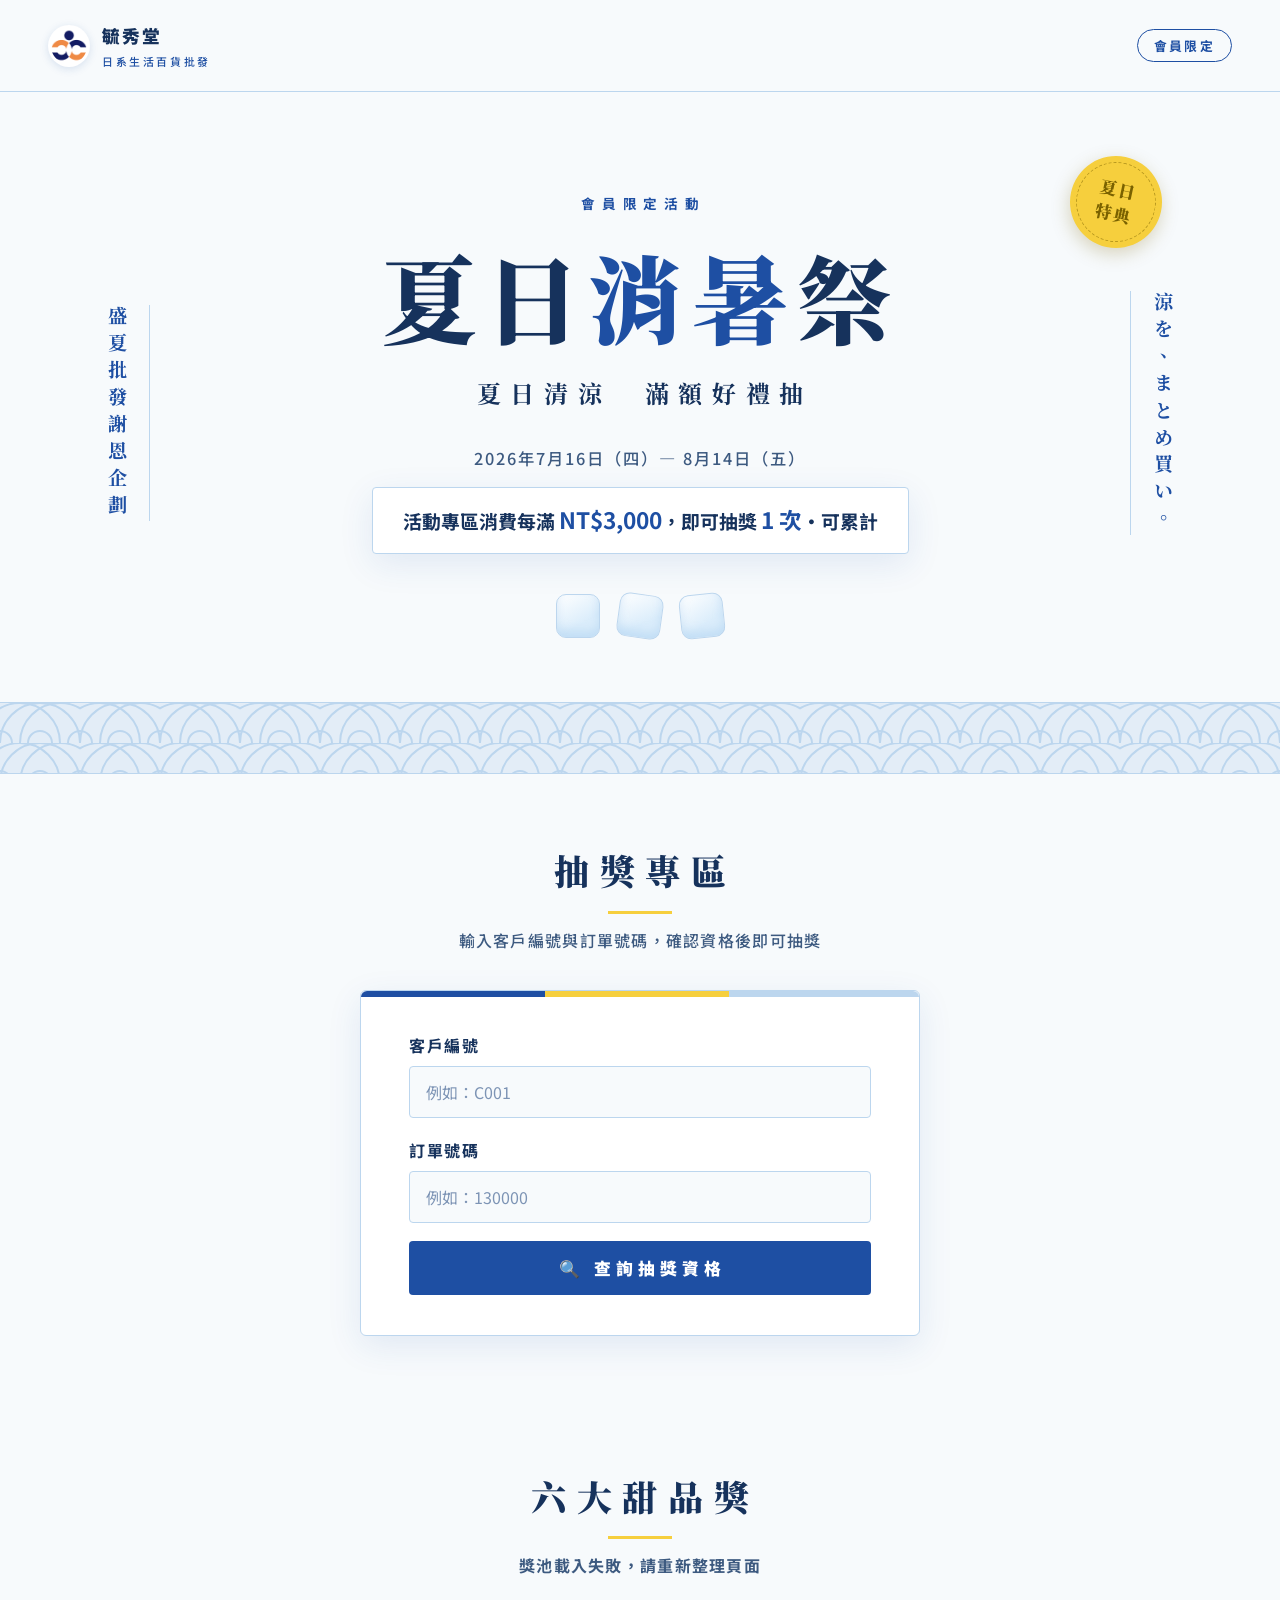
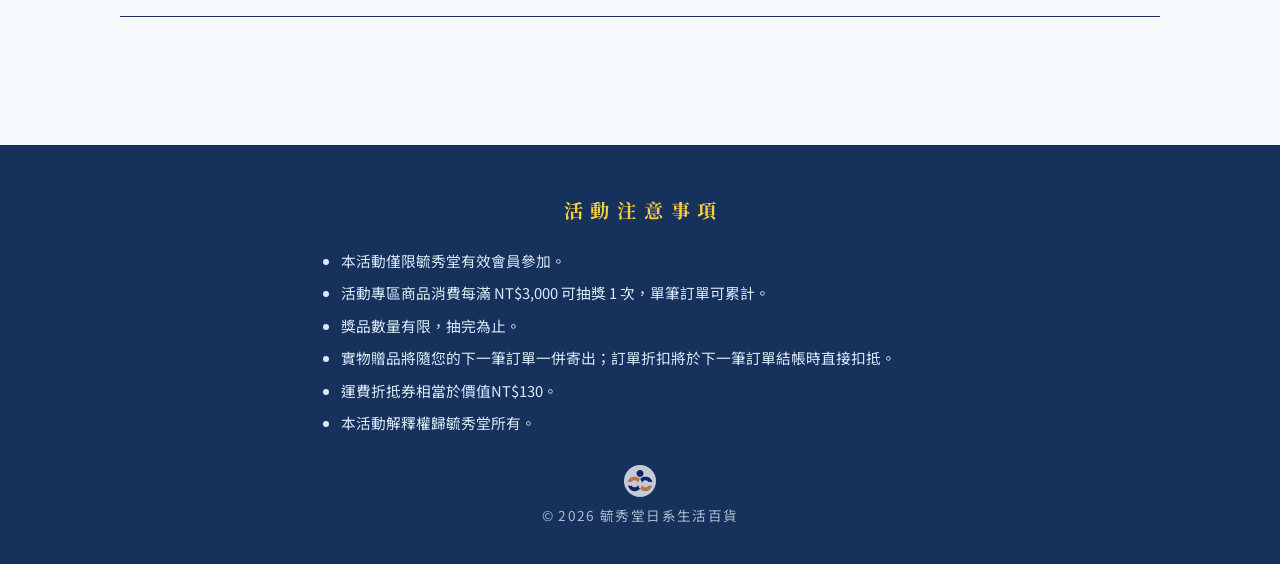
==== commit bccf09e8: "feat: 獎品文案調整為下筆訂單兌換，抽獎動畫改為全螢幕效果 - 實物贈品／訂單折扣改為隨「下一筆訂單」寄送/折抵，取代原本次訂單措辭 - 冰沙獎改為固定 NT$130 抵用（原文字誤植為「抵扣1箱" ====
--- a/index.html
+++ b/index.html
@@ -9,7 +9,7 @@
   <link rel="preconnect" href="https://fonts.googleapis.com">
   <link rel="preconnect" href="https://fonts.gstatic.com" crossorigin>
   <link href="https://fonts.googleapis.com/css2?family=Noto+Serif+TC:wght@500;700;900&family=Noto+Sans+TC:wght@400;500;700;900&display=swap" rel="stylesheet">
-  <link rel="stylesheet" href="css/style.css?v=2">
+  <link rel="stylesheet" href="css/style.css?v=4">
 </head>
 <body>
   <header class="site-header">
@@ -52,7 +52,7 @@
             </div>
             <div class="field">
               <label for="order-id">訂單號碼</label>
-              <input id="order-id" name="orderId" type="text" autocomplete="off" placeholder="例如：ORD-20260716-001" required>
+              <input id="order-id" name="orderId" type="text" autocomplete="off" placeholder="例如：130000" required>
             </div>
             <button type="submit" class="btn btn-primary" id="verify-btn">🔍 查詢抽獎資格</button>
           </form>
@@ -113,10 +113,10 @@
     <h2 class="footer-title">活動注意事項</h2>
     <ul class="notes">
       <li>本活動僅限毓秀堂有效會員參加。</li>
-      <li>活動專區商品消費每滿 NT$3,000 可抽獎 1 次，可累計。</li>
+      <li>活動專區商品消費每滿 NT$3,000 可抽獎 1 次，單筆訂單可累計。</li>
       <li>獎品數量有限，抽完為止。</li>
-      <li>實物贈品將隨您的訂單一併寄出；訂單折扣於本次訂單結帳時直接扣抵。</li>
-      <li>運費折抵券每筆訂單限用 1 張（抵扣上限 NT$130），自取客戶不適用。</li>
+      <li>實物贈品將隨您的下一筆訂單一併寄出；訂單折扣將於下一筆訂單結帳時直接扣抵。</li>
+      <li>運費折抵券相當於價值NT$130。</li>
       <li>本活動解釋權歸毓秀堂所有。</li>
     </ul>
     <div class="footer-brand">
@@ -125,9 +125,9 @@
     </div>
   </footer>
 
-  <script src="js/config.js?v=2"></script>
+  <script src="js/config.js?v=3"></script>
   <script src="js/api.js?v=2"></script>
   <script src="js/gacha.js?v=2"></script>
-  <script src="js/ui.js?v=2"></script>
+  <script src="js/ui.js?v=3"></script>
 </body>
 </html>
--- a/css/style.css
+++ b/css/style.css
@@ -197,10 +197,23 @@
 .status-draws { margin-top: 6px; font-weight: 700; color: var(--cobalt); }
 
 /* ============ 扭蛋機（配色改為琉璃紺 × 檸檬） ============ */
-.gacha-stage { text-align: center; margin: 36px auto 0; }
-.gacha-hint { margin-top: 14px; color: var(--cobalt); font-weight: 900; letter-spacing: 0.15em; }
-
-.gacha-machine { position: relative; width: 220px; height: 320px; margin: 0 auto; }
+body.no-scroll { overflow: hidden; }
+
+.gacha-stage[hidden] { display: none; }
+.gacha-stage {
+  position: fixed; inset: 0; z-index: 200;
+  display: flex; flex-direction: column; align-items: center; justify-content: center;
+  gap: 100px; padding: 20px;
+  background: rgba(10, 24, 48, 0.92);
+  text-align: center;
+}
+.gacha-hint { color: var(--lemon); font-size: 1.2rem; font-weight: 900; letter-spacing: 0.15em; }
+
+.gacha-machine {
+  position: relative; width: 220px; height: 320px; margin: 0 auto;
+  transform: scale(1.35); transform-origin: center bottom;
+}
+@media (max-width: 420px) { .gacha-machine { transform: scale(1.1); } }
 .gacha-dome {
   width: 200px; height: 150px; margin: 0 auto; position: relative; overflow: hidden;
   background: linear-gradient(160deg, rgba(255, 255, 255, 0.95), rgba(227, 237, 247, 0.6));
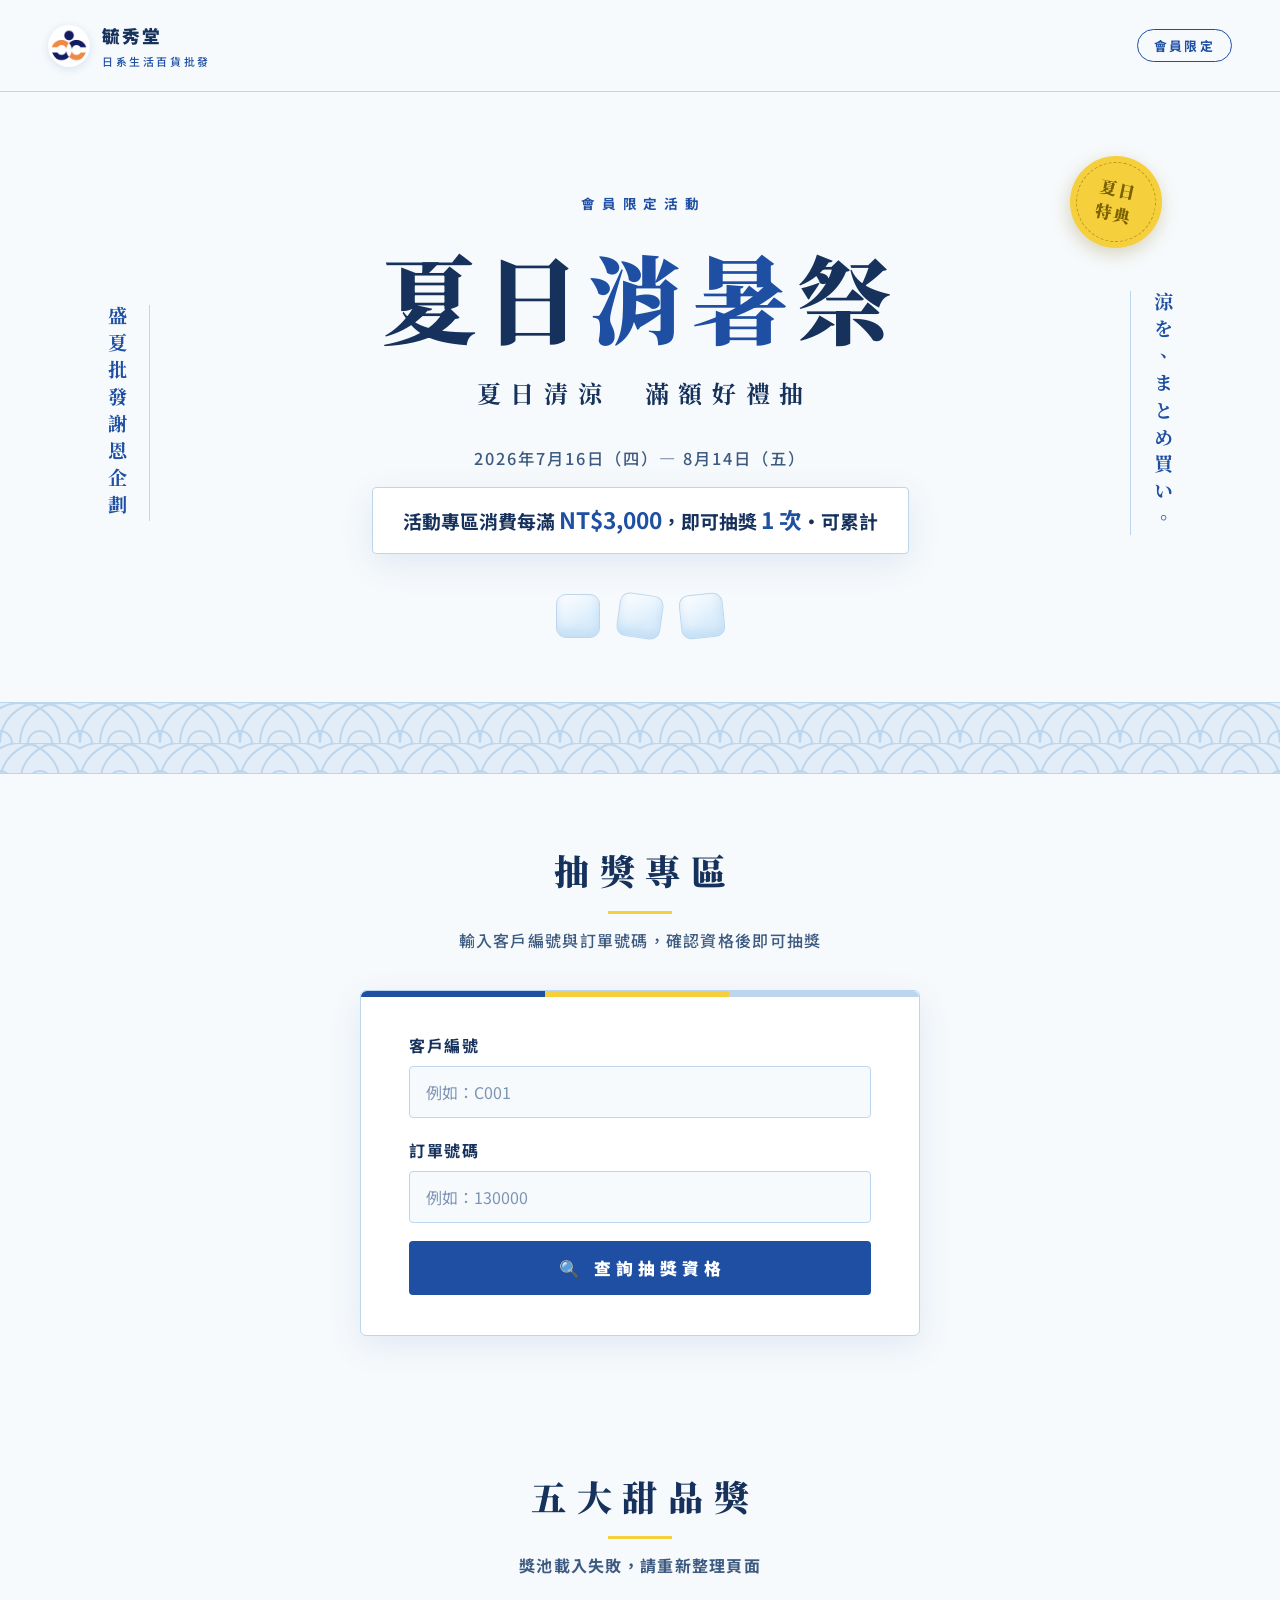
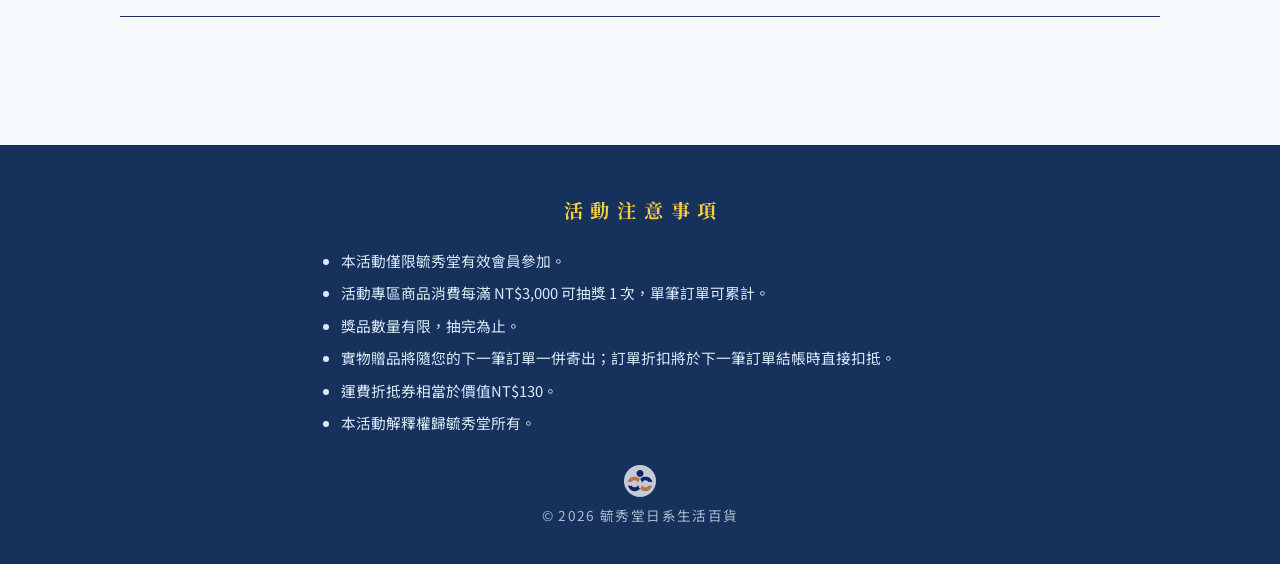
==== commit ab3b4462: "feat: 扭蛋顏色隨機化，六大甜品獎改為五大甜品獎（移除冰沙獎） - 扭蛋掉落時隨機套用五種品牌色（與機台內小扭蛋同色票），不再固定黃色 - 移除冰沙獎（運費折抵券）：js/config.js、ga" ====
--- a/index.html
+++ b/index.html
@@ -4,12 +4,12 @@
   <meta charset="UTF-8">
   <meta name="viewport" content="width=device-width, initial-scale=1.0">
   <title>夏日消暑祭 — 夏日清涼 滿額好禮抽｜毓秀堂</title>
-  <meta name="description" content="毓秀堂會員限定：2026/7/16～8/14 活動專區消費每滿 NT$3,000 即可抽獎 1 次，六大甜品獎抽完為止！">
+  <meta name="description" content="毓秀堂會員限定：2026/7/16～8/14 活動專區消費每滿 NT$3,000 即可抽獎 1 次，五大甜品獎抽完為止！">
   <link rel="icon" type="image/png" href="assets/logo.png">
   <link rel="preconnect" href="https://fonts.googleapis.com">
   <link rel="preconnect" href="https://fonts.gstatic.com" crossorigin>
   <link href="https://fonts.googleapis.com/css2?family=Noto+Serif+TC:wght@500;700;900&family=Noto+Sans+TC:wght@400;500;700;900&display=swap" rel="stylesheet">
-  <link rel="stylesheet" href="css/style.css?v=4">
+  <link rel="stylesheet" href="css/style.css?v=5">
 </head>
 <body>
   <header class="site-header">
@@ -102,7 +102,7 @@
 
     <section class="section prizes" id="prizes">
       <div class="section-head">
-        <h2 class="section-title">六大甜品獎</h2>
+        <h2 class="section-title">五大甜品獎</h2>
         <p class="pool-status" id="pool-status">獎池狀態載入中…</p>
       </div>
       <div class="prize-list" id="prize-grid"></div>
@@ -125,9 +125,9 @@
     </div>
   </footer>
 
-  <script src="js/config.js?v=3"></script>
+  <script src="js/config.js?v=4"></script>
   <script src="js/api.js?v=2"></script>
-  <script src="js/gacha.js?v=2"></script>
+  <script src="js/gacha.js?v=3"></script>
   <script src="js/ui.js?v=3"></script>
 </body>
 </html>
--- a/css/style.css
+++ b/css/style.css
@@ -143,7 +143,6 @@
   padding: 4px 14px; border-radius: 3px; color: #fff; background: var(--cobalt);
 }
 .type-physical { background: var(--accent); }
-.type-shipping { background: var(--teal); }
 .prize-remaining {
   font-weight: 900; font-size: 1.05rem; color: var(--cobalt); white-space: nowrap;
   font-variant-numeric: tabular-nums;
@@ -251,7 +250,7 @@
 }
 .capsule-top {
   position: absolute; top: 0; width: 64px; height: 32px;
-  background: var(--lemon); border-radius: 32px 32px 0 0; transform-origin: left bottom;
+  background: var(--capsule-color, var(--lemon)); border-radius: 32px 32px 0 0; transform-origin: left bottom;
 }
 .capsule-bottom {
   position: absolute; bottom: 0; width: 64px; height: 32px;
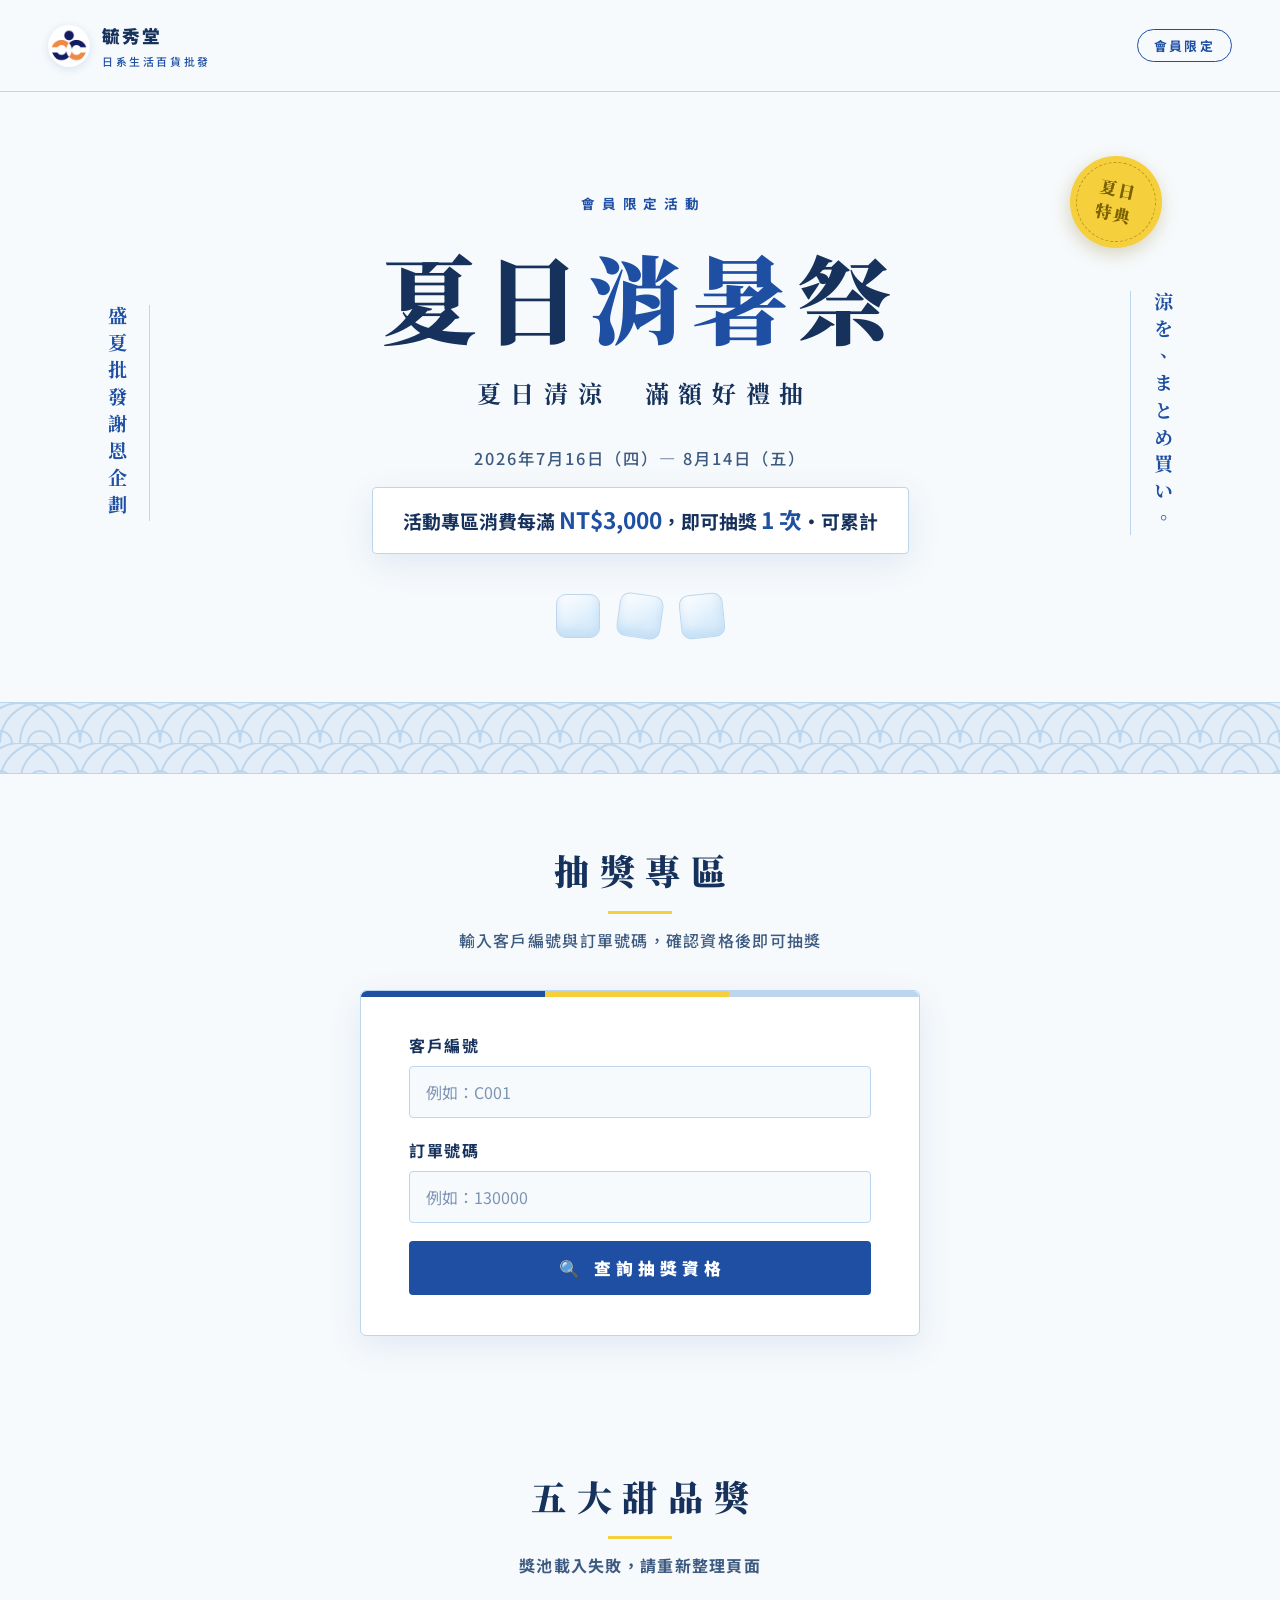
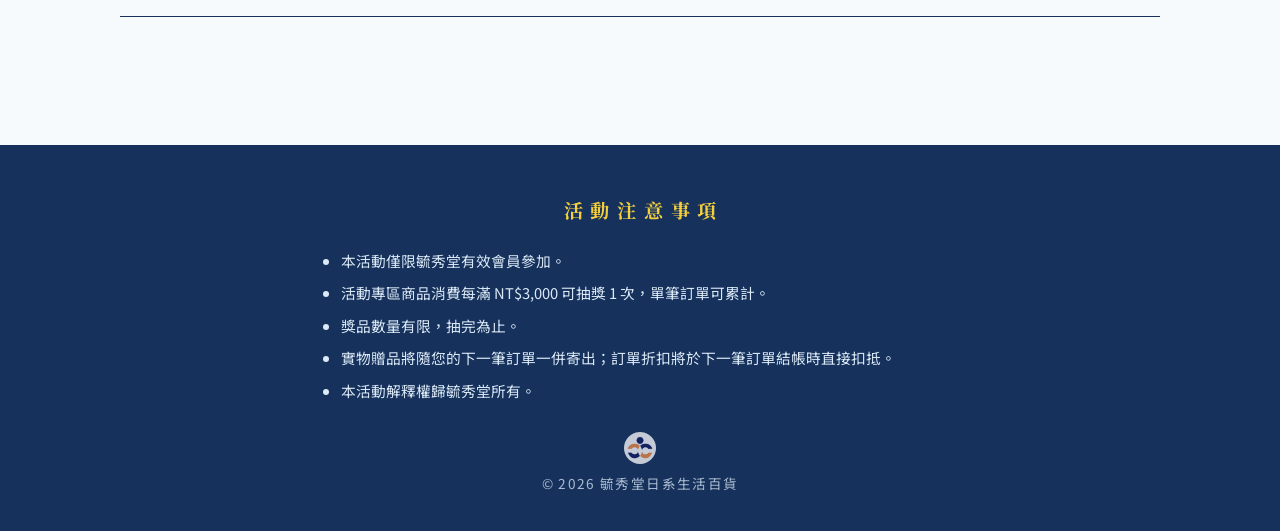
==== commit a4d473d5: "fix: 移除已失效的運費折抵券注意事項（冰沙獎已下架）" ====
--- a/index.html
+++ b/index.html
@@ -116,7 +116,6 @@
       <li>活動專區商品消費每滿 NT$3,000 可抽獎 1 次，單筆訂單可累計。</li>
       <li>獎品數量有限，抽完為止。</li>
       <li>實物贈品將隨您的下一筆訂單一併寄出；訂單折扣將於下一筆訂單結帳時直接扣抵。</li>
-      <li>運費折抵券相當於價值NT$130。</li>
       <li>本活動解釋權歸毓秀堂所有。</li>
     </ul>
     <div class="footer-brand">
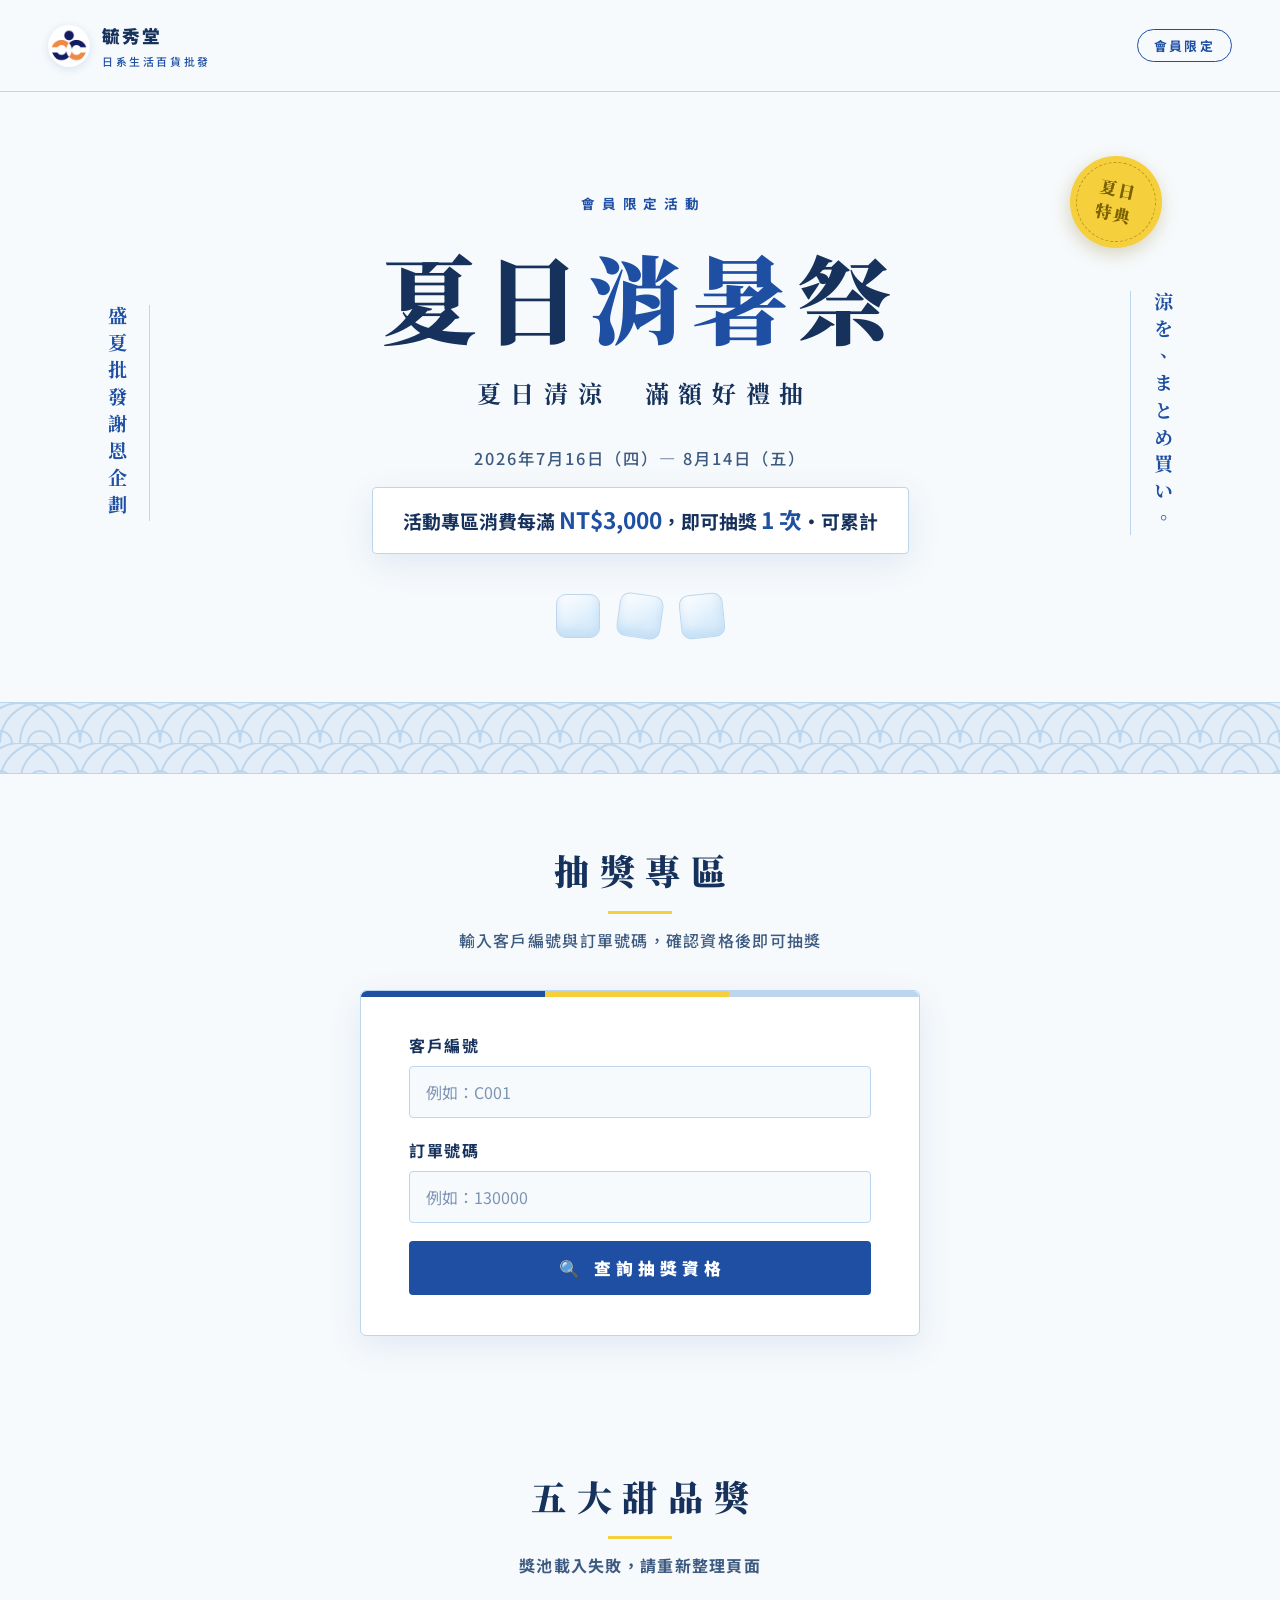
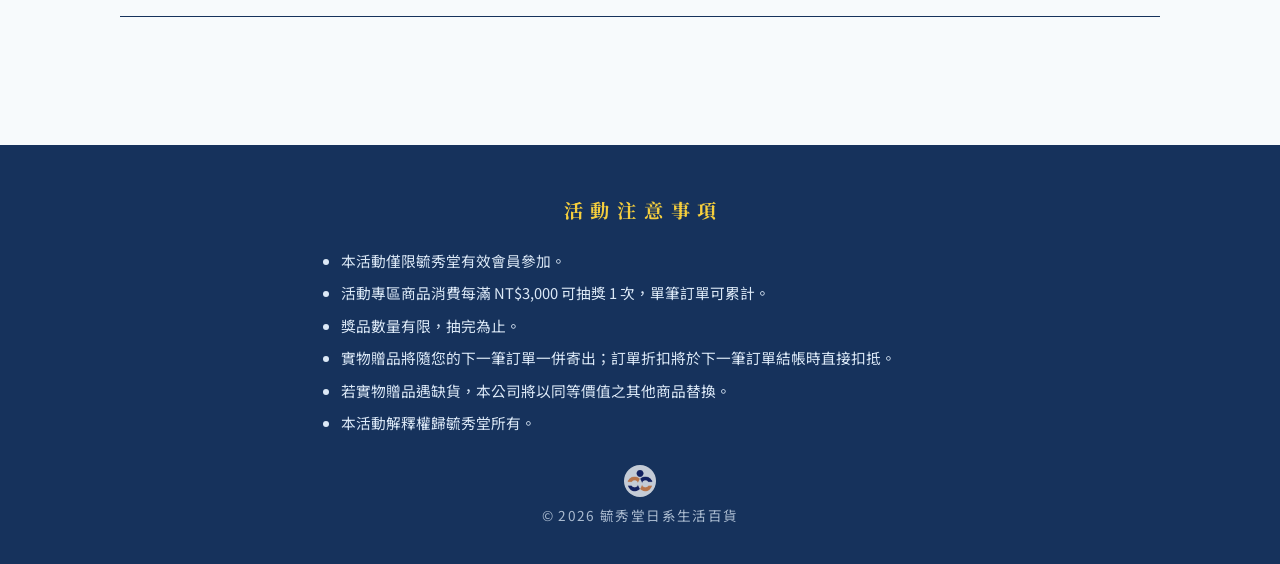
==== commit 9ca5b231: "docs: 新增實物贈品缺貨替換條款" ====
--- a/index.html
+++ b/index.html
@@ -116,6 +116,7 @@
       <li>活動專區商品消費每滿 NT$3,000 可抽獎 1 次，單筆訂單可累計。</li>
       <li>獎品數量有限，抽完為止。</li>
       <li>實物贈品將隨您的下一筆訂單一併寄出；訂單折扣將於下一筆訂單結帳時直接扣抵。</li>
+      <li>若實物贈品遇缺貨，本公司將以同等價值之其他商品替換。</li>
       <li>本活動解釋權歸毓秀堂所有。</li>
     </ul>
     <div class="footer-brand">
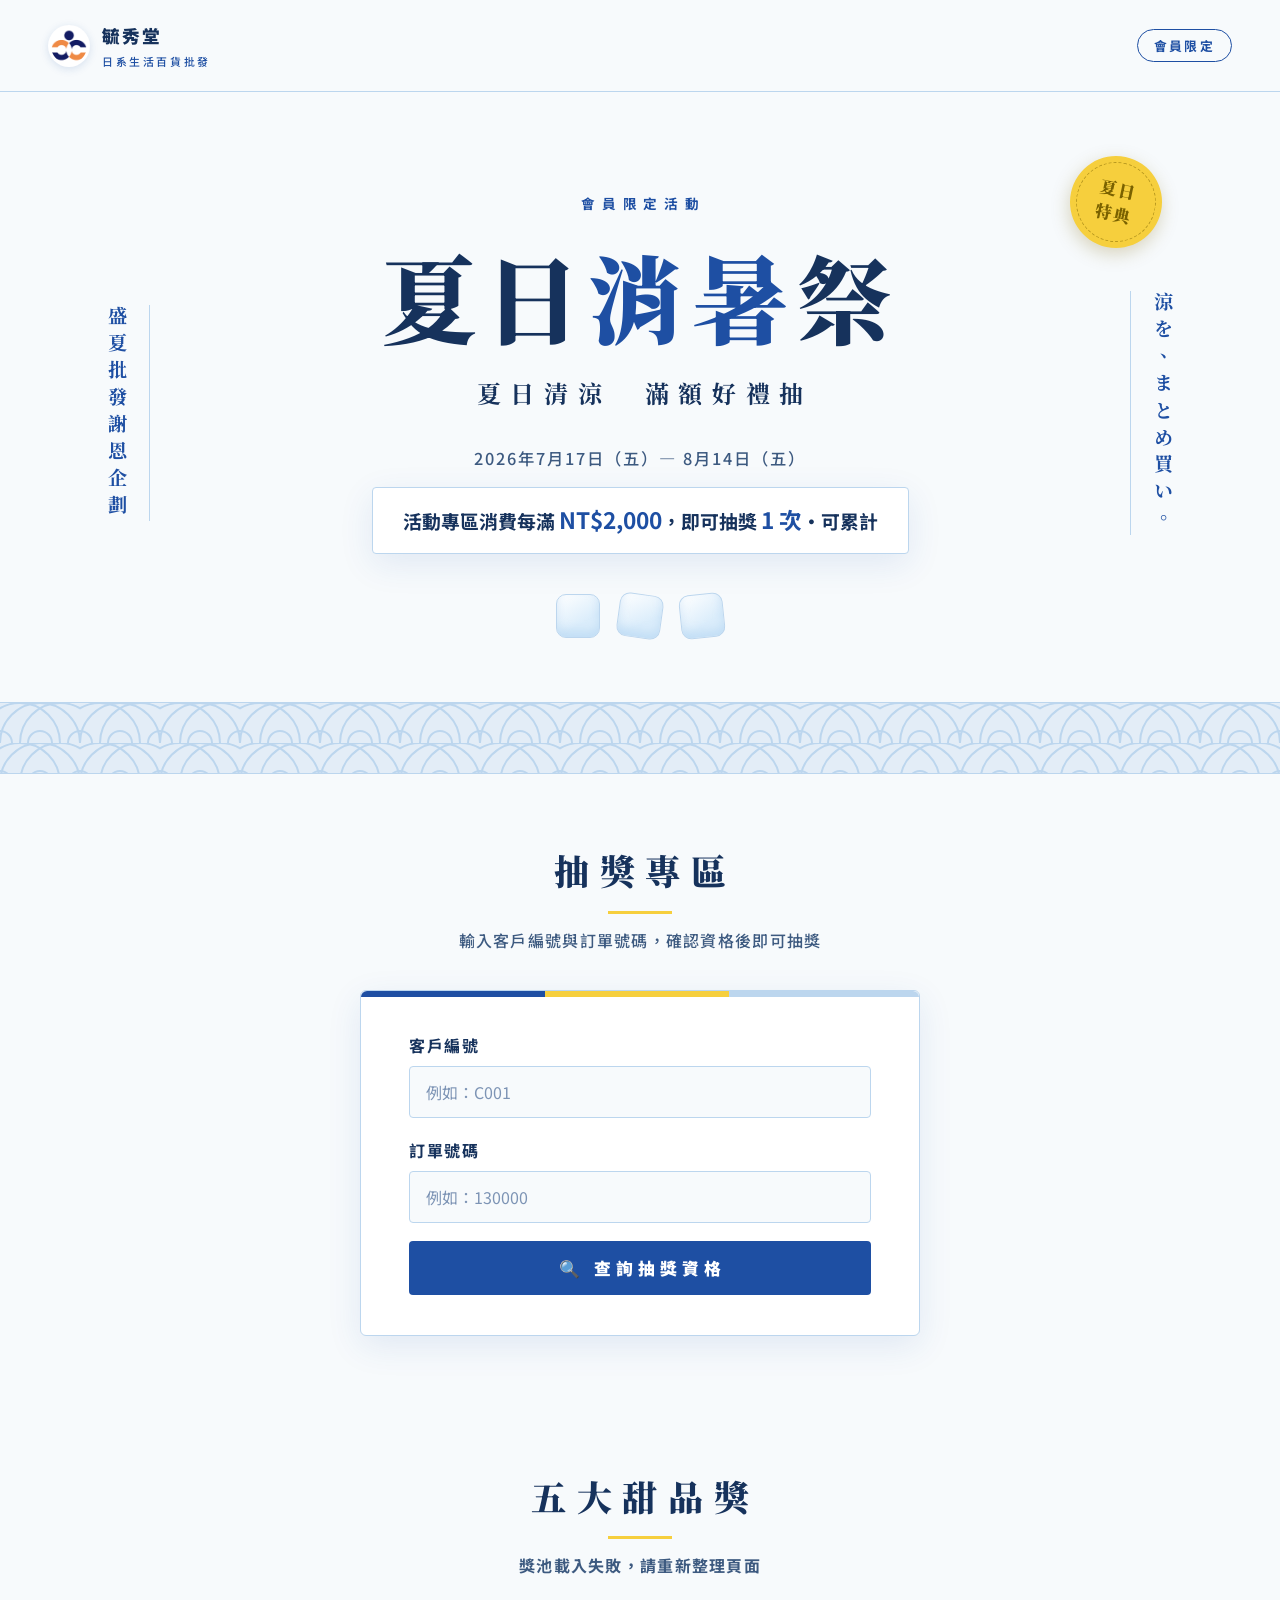
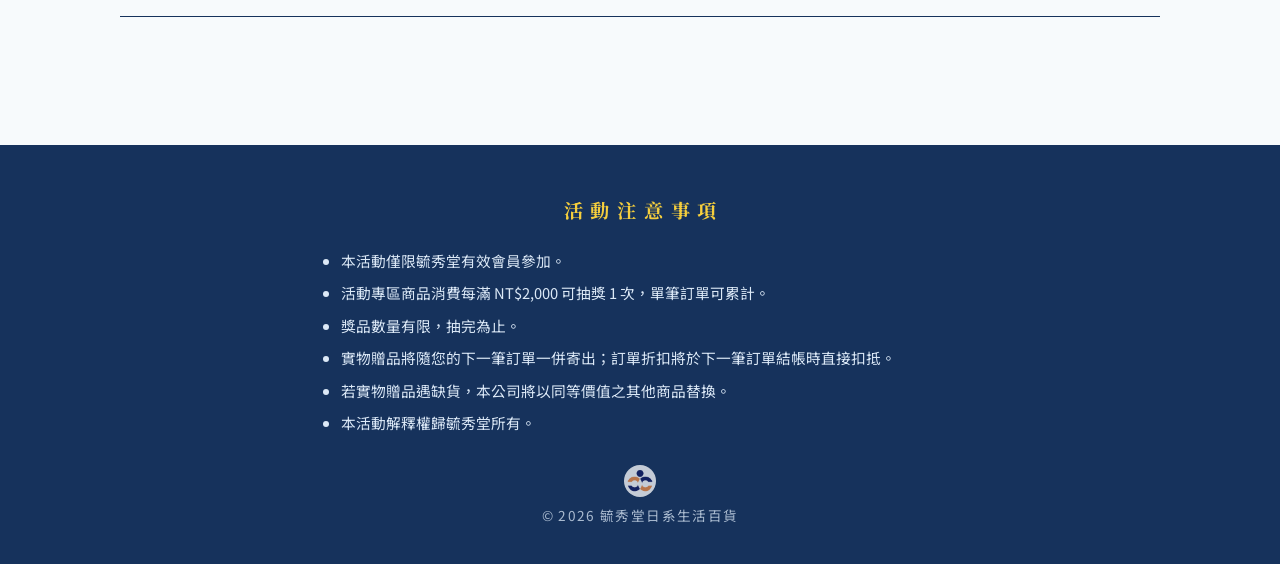
==== commit d00e6fe3: "feat: 活動改為7/17開始，抽獎門檻由3,000元降為2,000元 同步更新前端文案（index.html）、後端邏輯（gas/Code.gs）與測試案例。  Co-Authored-By: C" ====
--- a/index.html
+++ b/index.html
@@ -4,7 +4,7 @@
   <meta charset="UTF-8">
   <meta name="viewport" content="width=device-width, initial-scale=1.0">
   <title>夏日消暑祭 — 夏日清涼 滿額好禮抽｜毓秀堂</title>
-  <meta name="description" content="毓秀堂會員限定：2026/7/16～8/14 活動專區消費每滿 NT$3,000 即可抽獎 1 次，五大甜品獎抽完為止！">
+  <meta name="description" content="毓秀堂會員限定：2026/7/17～8/14 活動專區消費每滿 NT$2,000 即可抽獎 1 次，五大甜品獎抽完為止！">
   <link rel="icon" type="image/png" href="assets/logo.png">
   <link rel="preconnect" href="https://fonts.googleapis.com">
   <link rel="preconnect" href="https://fonts.gstatic.com" crossorigin>
@@ -27,8 +27,8 @@
         <p class="hero-badge">會員限定活動</p>
         <h1 class="hero-title">夏日<span class="blue">消暑</span>祭</h1>
         <p class="hero-sub">夏日清涼　滿額好禮抽</p>
-        <p class="hero-period">2026年7月16日（四）— 8月14日（五）</p>
-        <p class="hero-rule">活動專區消費每滿 <strong>NT$3,000</strong>，即可抽獎 <strong>1 次</strong>・可累計</p>
+        <p class="hero-period">2026年7月17日（五）— 8月14日（五）</p>
+        <p class="hero-rule">活動專區消費每滿 <strong>NT$2,000</strong>，即可抽獎 <strong>1 次</strong>・可累計</p>
         <div class="ice-row" aria-hidden="true"><span class="ice"></span><span class="ice"></span><span class="ice"></span></div>
       </div>
       <p class="tategaki right">涼を、まとめ買い。</p>
@@ -113,7 +113,7 @@
     <h2 class="footer-title">活動注意事項</h2>
     <ul class="notes">
       <li>本活動僅限毓秀堂有效會員參加。</li>
-      <li>活動專區商品消費每滿 NT$3,000 可抽獎 1 次，單筆訂單可累計。</li>
+      <li>活動專區商品消費每滿 NT$2,000 可抽獎 1 次，單筆訂單可累計。</li>
       <li>獎品數量有限，抽完為止。</li>
       <li>實物贈品將隨您的下一筆訂單一併寄出；訂單折扣將於下一筆訂單結帳時直接扣抵。</li>
       <li>若實物贈品遇缺貨，本公司將以同等價值之其他商品替換。</li>
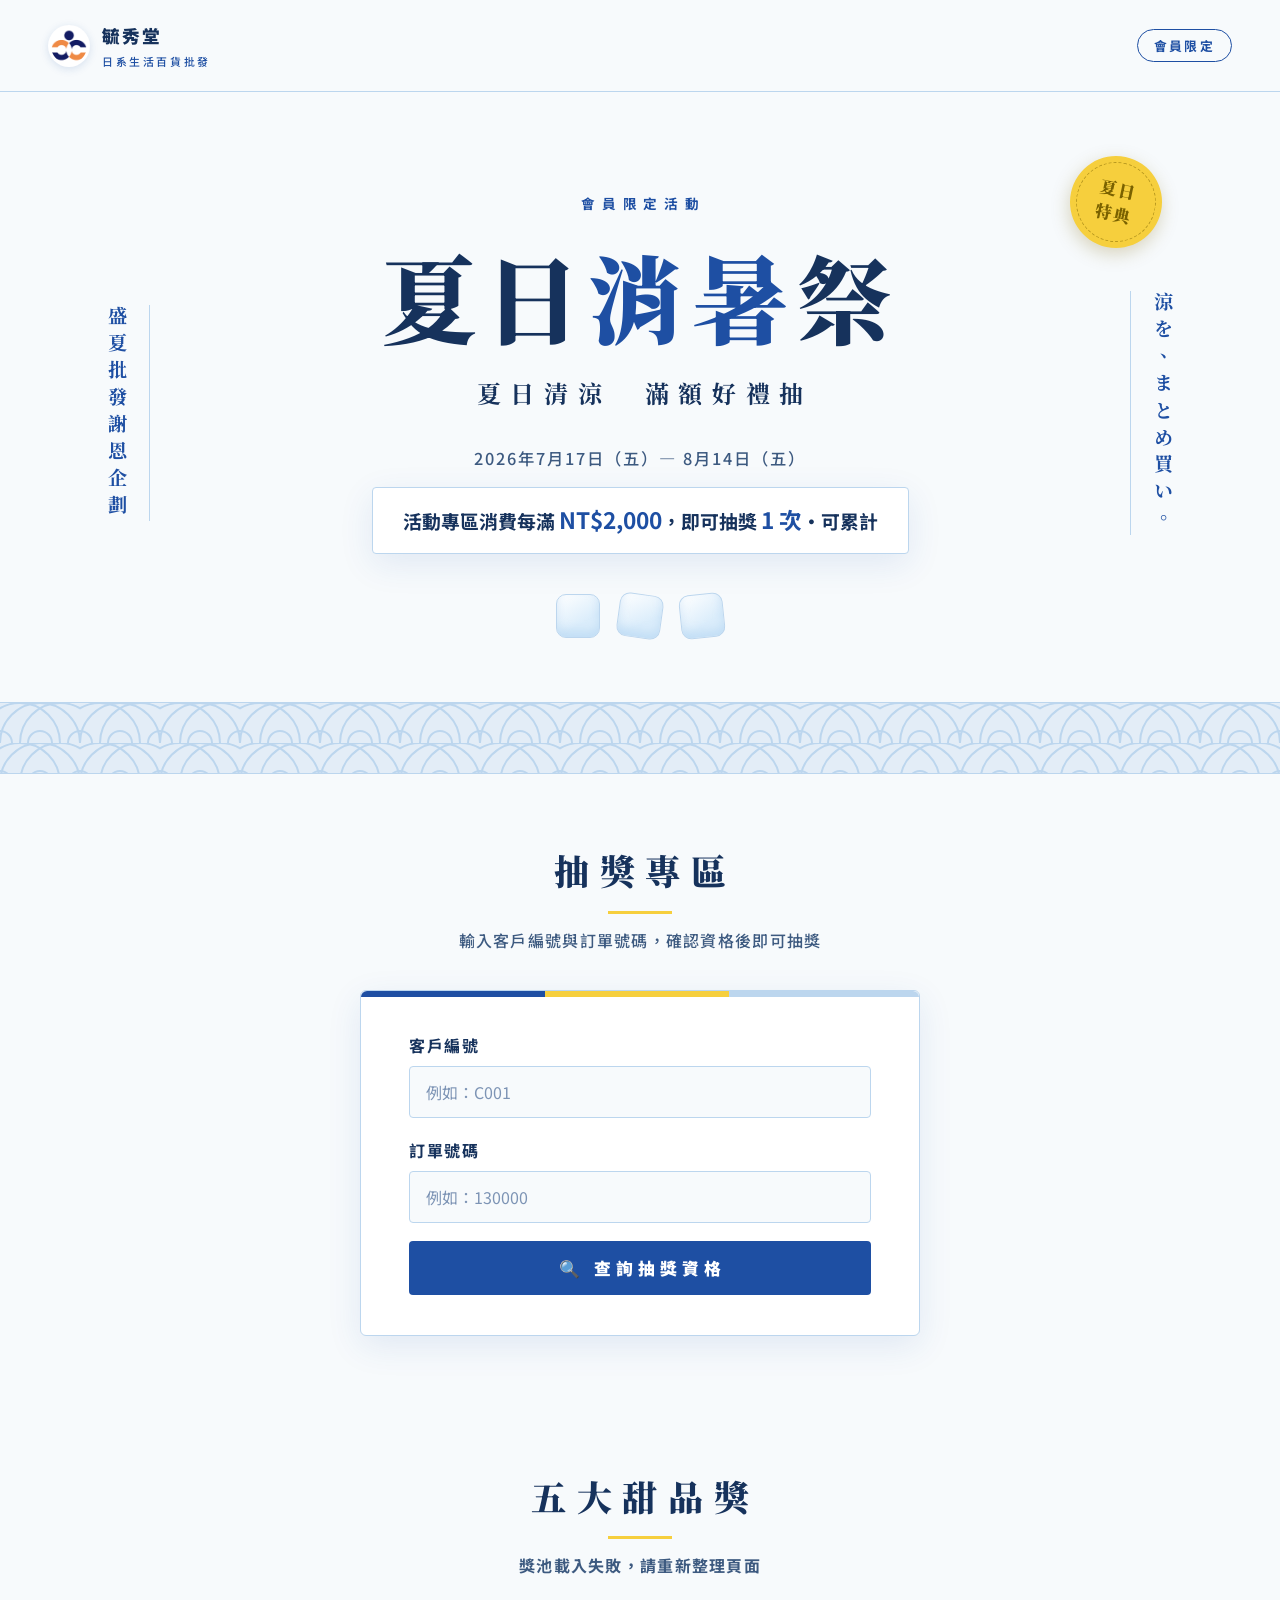
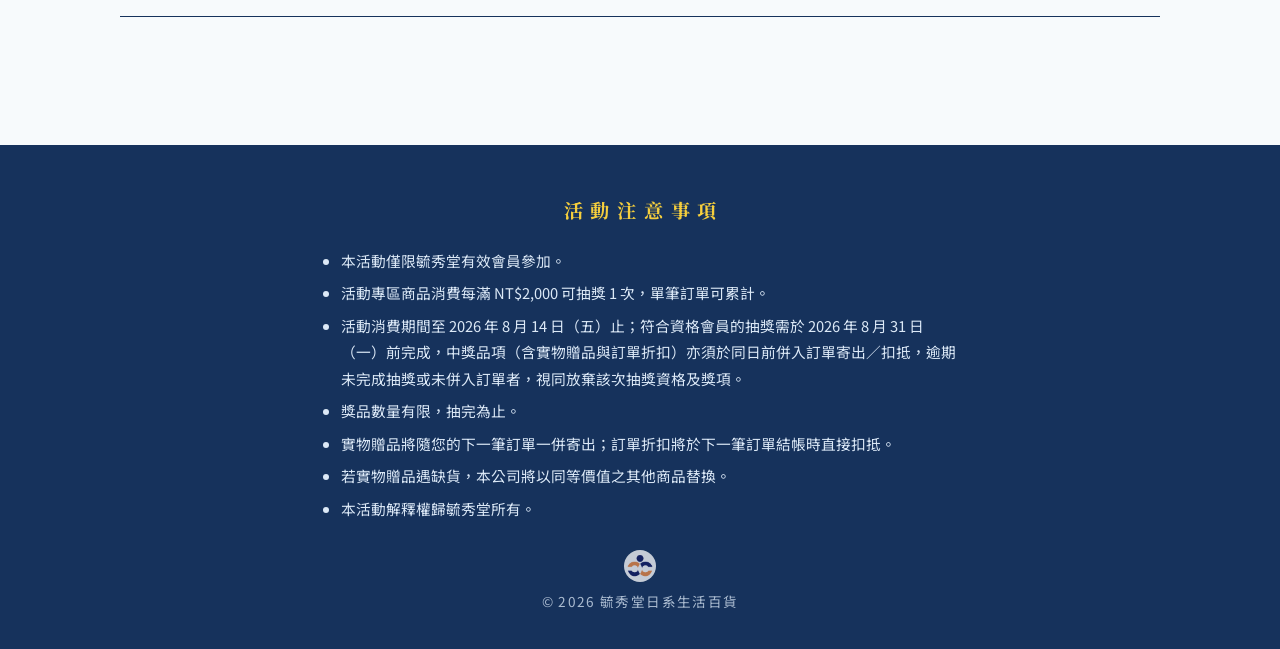
==== commit 10edd81b: "feat: 抽獎開放期間延長至8/31，消費期間維持至8/14 活動消費門檻期間不變（至8/14），但抽獎與獎項寄出/扣抵可延長至8/31， 逾期未完成視同放棄。同步更新後端日期判斷、前台注意事項與測" ====
--- a/index.html
+++ b/index.html
@@ -114,6 +114,7 @@
     <ul class="notes">
       <li>本活動僅限毓秀堂有效會員參加。</li>
       <li>活動專區商品消費每滿 NT$2,000 可抽獎 1 次，單筆訂單可累計。</li>
+      <li>活動消費期間至 2026 年 8 月 14 日（五）止；符合資格會員的抽獎需於 2026 年 8 月 31 日（一）前完成，中獎品項（含實物贈品與訂單折扣）亦須於同日前併入訂單寄出／扣抵，逾期未完成抽獎或未併入訂單者，視同放棄該次抽獎資格及獎項。</li>
       <li>獎品數量有限，抽完為止。</li>
       <li>實物贈品將隨您的下一筆訂單一併寄出；訂單折扣將於下一筆訂單結帳時直接扣抵。</li>
       <li>若實物贈品遇缺貨，本公司將以同等價值之其他商品替換。</li>
